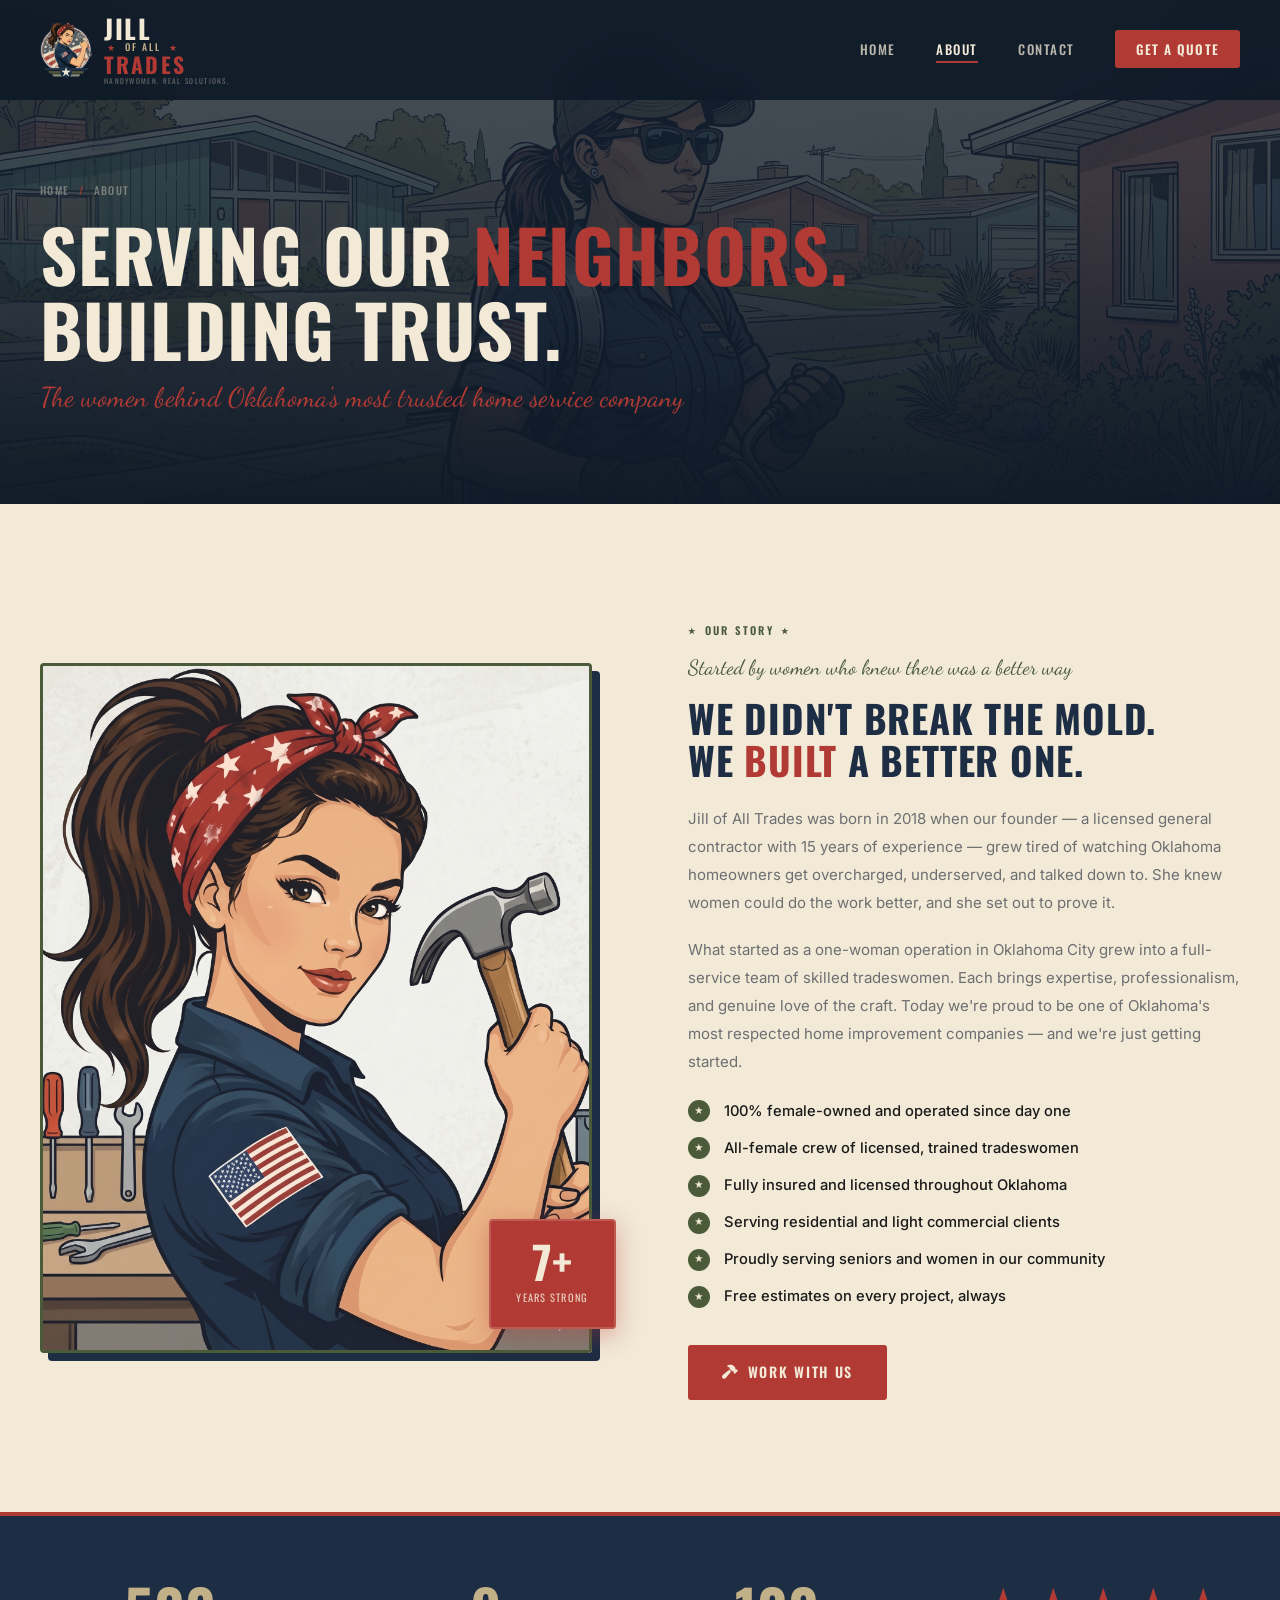
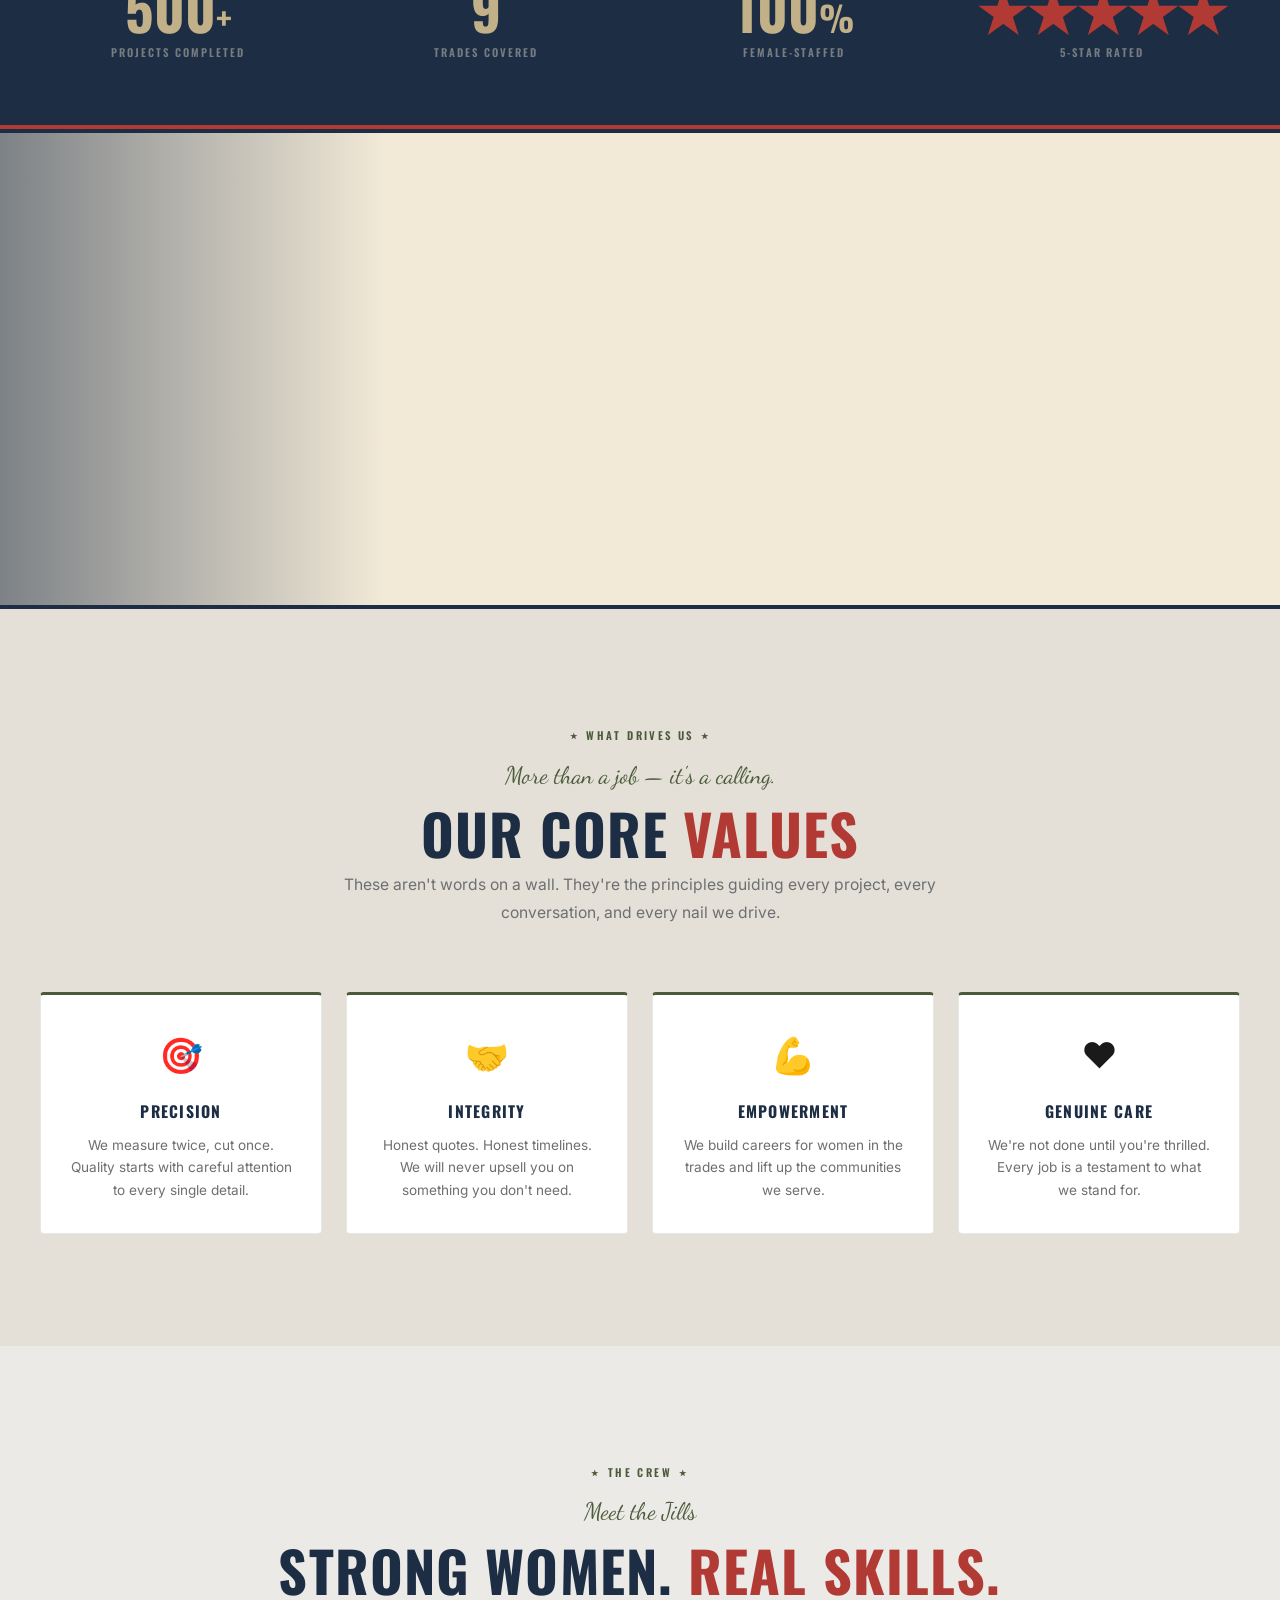
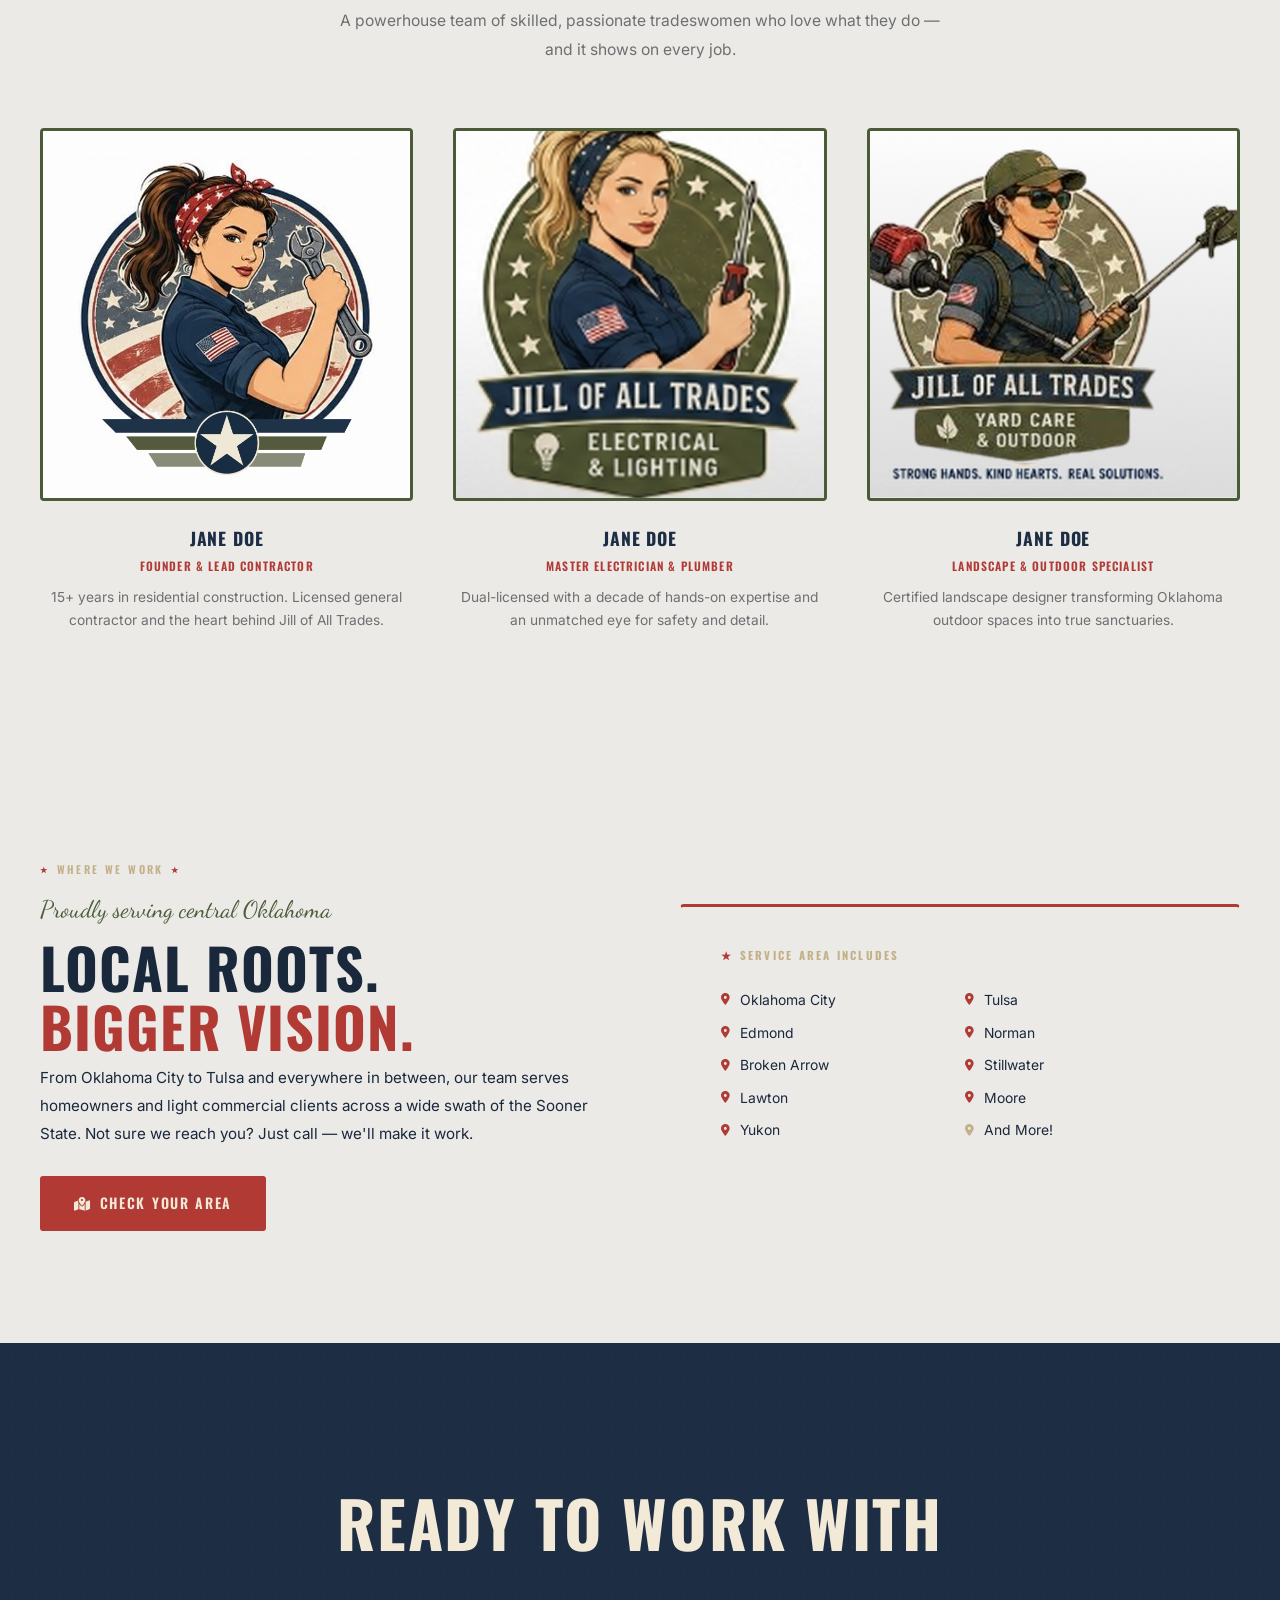
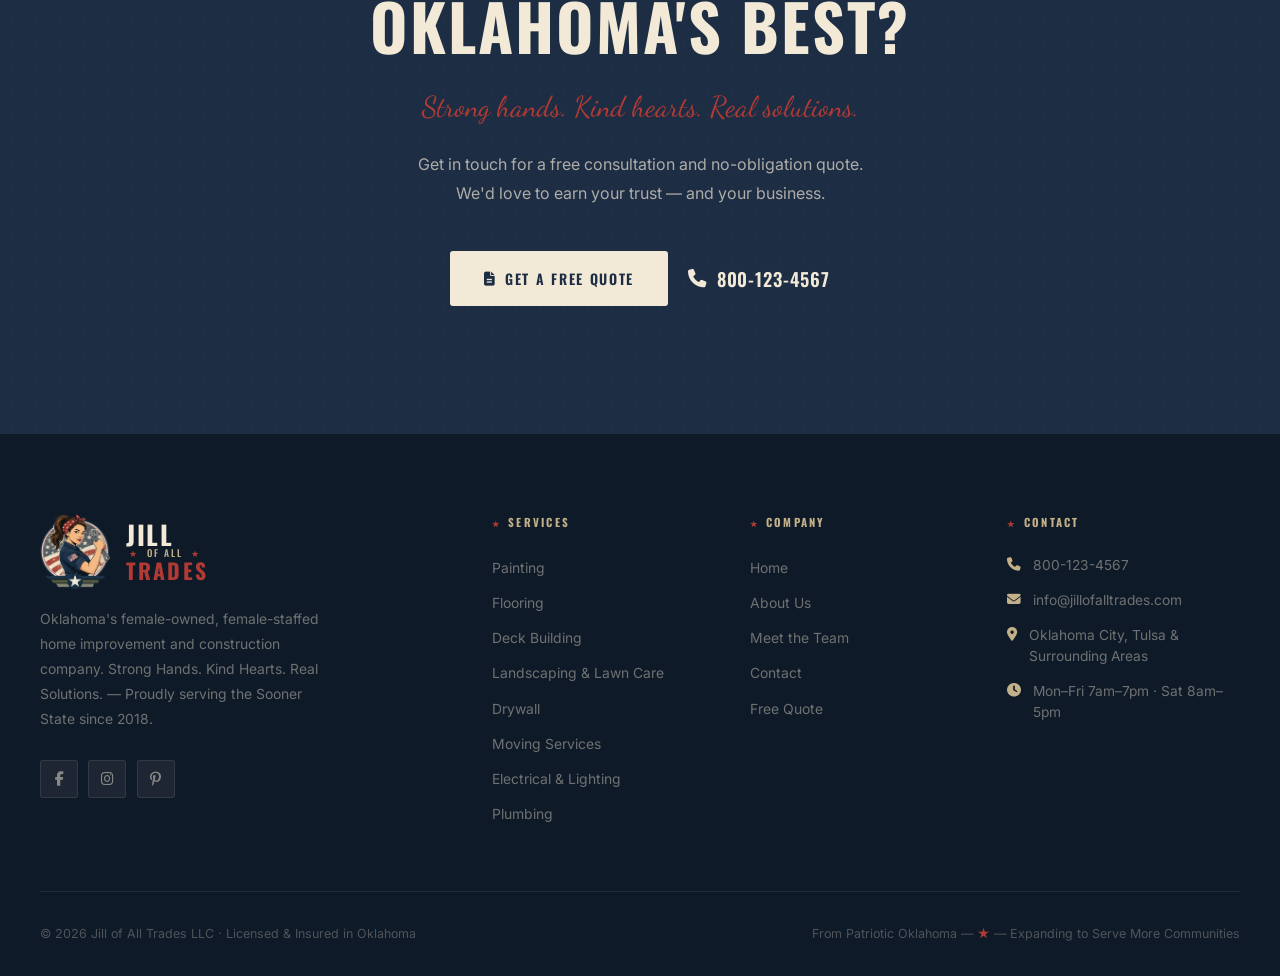
==== about.html @ 071dc2b2 "Initial commit — Jill of All Trades website Three-page static site (Home, About, Contact) with full " ====
<!DOCTYPE html>
<html lang="en">
<head>
  <meta charset="UTF-8">
  <meta name="viewport" content="width=device-width, initial-scale=1.0">
  <title>About Us | Jill of All Trades</title>
  <meta name="description" content="Meet the women behind Oklahoma's most trusted female-owned home improvement company. Our story, values, and team.">
  <link rel="preconnect" href="https://fonts.googleapis.com">
  <link rel="preconnect" href="https://fonts.gstatic.com" crossorigin>
  <link href="https://fonts.googleapis.com/css2?family=Oswald:wght@400;500;600;700&family=Dancing+Script:wght@700&family=Inter:wght@300;400;500;600;700&display=swap" rel="stylesheet">
  <link rel="stylesheet" href="https://cdnjs.cloudflare.com/ajax/libs/font-awesome/6.5.0/css/all.min.css">
  <link rel="stylesheet" href="styles.css">
</head>
<body>

  <!-- NAV -->
  <nav id="navbar">
    <div class="nav-container">
      <div class="nav-brand">
        <img src="assets/Logo on Transparent.png" alt="Jill of All Trades" class="nav-logo-img">
        <a href="index.html" class="logo">
          <span class="logo-jill">JILL</span>
          <span class="logo-of-all"><span class="s">★</span> OF ALL <span class="s">★</span></span>
          <span class="logo-trades">TRADES</span>
          <span class="logo-tag">Handywomen. Real Solutions.</span>
        </a>
      </div>
      <button class="hamburger" id="hamburger" aria-label="Toggle menu">
        <span></span><span></span><span></span>
      </button>
      <ul class="nav-links" id="navLinks">
        <li><a href="index.html">Home</a></li>
        <li><a href="about.html">About</a></li>
        <li><a href="contact.html">Contact</a></li>
        <li><a href="contact.html" class="btn-nav">Get a Quote</a></li>
      </ul>
    </div>
  </nav>

  <!-- PAGE HERO -->
  <section class="page-hero">
    <div class="page-hero-bg" style="background-image:url('assets/lawn care.png'); background-position:center top;"></div>
    <div class="page-hero-content">
      <nav class="breadcrumb" aria-label="breadcrumb">
        <a href="index.html">Home</a>
        <span class="sep">/</span>
        <span>About</span>
      </nav>
      <h1>Serving Our <span class="accent">Neighbors.</span><br>Building Trust.</h1>
      <span class="hero-script" style="color:var(--red);">The women behind Oklahoma's most trusted home service company</span>
    </div>
  </section>

  <!-- STORY -->
  <section class="section section-ivory">
    <div class="section-inner">
      <div class="story-grid">

        <div class="story-image animate-on-scroll from-left">
          <div class="story-image-inner">
            <img src="assets/about-hero.png" alt="Jill of All Trades brand" loading="lazy">
          </div>
          <div class="image-badge">
            <span class="num">7+</span>
            <span class="lbl">Years Strong</span>
          </div>
        </div>

        <div class="animate-on-scroll from-right delay-2">
          <span class="section-label">Our Story</span>
          <span class="sscript" style="font-family:'Dancing Script',cursive; font-size:1.3rem; color:var(--green); display:block; margin-bottom:.75rem;">Started by women who knew there was a better way</span>
          <div class="story-text">
            <h2>We Didn't Break the Mold.<br>We <span style="color:var(--red);">Built</span> a Better One.</h2>
            <p>
              Jill of All Trades was born in 2018 when our founder — a licensed general
              contractor with 15 years of experience — grew tired of watching Oklahoma
              homeowners get overcharged, underserved, and talked down to. She knew
              women could do the work better, and she set out to prove it.
            </p>
            <p>
              What started as a one-woman operation in Oklahoma City grew into a
              full-service team of skilled tradeswomen. Each brings expertise,
              professionalism, and genuine love of the craft. Today we're proud to
              be one of Oklahoma's most respected home improvement companies — and
              we're just getting started.
            </p>

            <ul class="check-list">
              <li>100% female-owned and operated since day one</li>
              <li>All-female crew of licensed, trained tradeswomen</li>
              <li>Fully insured and licensed throughout Oklahoma</li>
              <li>Serving residential and light commercial clients</li>
              <li>Proudly serving seniors and women in our community</li>
              <li>Free estimates on every project, always</li>
            </ul>

            <a href="contact.html" class="btn btn-primary">
              <i class="fa-solid fa-hammer"></i> Work With Us
            </a>
          </div>
        </div>

      </div>
    </div>
  </section>

  <!-- STATS BAND -->
  <div style="background:var(--navy); padding:4rem 0; border-top:4px solid var(--red); border-bottom:4px solid var(--red);">
    <div class="section-inner">
      <div style="display:grid; grid-template-columns:repeat(4,1fr); gap:2rem; text-align:center;">
        <div class="animate-on-scroll delay-1">
          <div style="font-family:'Oswald',sans-serif; font-size:3.5rem; font-weight:700; color:var(--sand); line-height:1;">500<span style="font-size:2.2rem;">+</span></div>
          <div style="font-family:'Oswald',sans-serif; font-size:.68rem; font-weight:600; letter-spacing:.18em; text-transform:uppercase; color:rgba(242,233,215,.42); margin-top:.5rem;">Projects Completed</div>
        </div>
        <div class="animate-on-scroll delay-2">
          <div style="font-family:'Oswald',sans-serif; font-size:3.5rem; font-weight:700; color:var(--sand); line-height:1;">9</div>
          <div style="font-family:'Oswald',sans-serif; font-size:.68rem; font-weight:600; letter-spacing:.18em; text-transform:uppercase; color:rgba(242,233,215,.42); margin-top:.5rem;">Trades Covered</div>
        </div>
        <div class="animate-on-scroll delay-3">
          <div style="font-family:'Oswald',sans-serif; font-size:3.5rem; font-weight:700; color:var(--sand); line-height:1;">100<span style="font-size:2.2rem;">%</span></div>
          <div style="font-family:'Oswald',sans-serif; font-size:.68rem; font-weight:600; letter-spacing:.18em; text-transform:uppercase; color:rgba(242,233,215,.42); margin-top:.5rem;">Female-Staffed</div>
        </div>
        <div class="animate-on-scroll delay-4">
          <div style="font-family:'Oswald',sans-serif; font-size:3.5rem; font-weight:700; color:var(--red); line-height:1;">★★★★★</div>
          <div style="font-family:'Oswald',sans-serif; font-size:.68rem; font-weight:600; letter-spacing:.18em; text-transform:uppercase; color:rgba(242,233,215,.42); margin-top:.5rem;">5-Star Rated</div>
        </div>
      </div>
    </div>
  </div>

  <!-- SERVICE MASCOTS -->
  <div class="mascots-band" style="background-image:url('assets/about-image.png');">
    <div class="mascots-overlay"></div>
  </div>

  <!-- VALUES -->
  <section class="section section-light" style="background:#E4E0D7;">
    <div class="section-inner">
      <div class="section-header center animate-on-scroll">
        <span class="section-label">What Drives Us</span>
        <div class="section-script">More than a job — it's a calling.</div>
        <h2 class="section-title">Our Core <span class="accent">Values</span></h2>
        <p class="section-desc">These aren't words on a wall. They're the principles guiding every project, every conversation, and every nail we drive.</p>
      </div>
      <div class="values-grid">
        <div class="value-card animate-on-scroll delay-1">
          <div class="value-icon">🎯</div>
          <h3>Precision</h3>
          <p>We measure twice, cut once. Quality starts with careful attention to every single detail.</p>
        </div>
        <div class="value-card animate-on-scroll delay-2">
          <div class="value-icon">🤝</div>
          <h3>Integrity</h3>
          <p>Honest quotes. Honest timelines. We will never upsell you on something you don't need.</p>
        </div>
        <div class="value-card animate-on-scroll delay-3">
          <div class="value-icon">💪</div>
          <h3>Empowerment</h3>
          <p>We build careers for women in the trades and lift up the communities we serve.</p>
        </div>
        <div class="value-card animate-on-scroll delay-4">
          <div class="value-icon">❤️</div>
          <h3>Genuine Care</h3>
          <p>We're not done until you're thrilled. Every job is a testament to what we stand for.</p>
        </div>
      </div>
    </div>
  </section>

  <!-- TEAM -->
  <section class="section section-ivory" id="team" style="background:#EBEAE7;">
    <div class="section-inner">
      <div class="section-header center animate-on-scroll">
        <span class="section-label">The Crew</span>
        <div class="section-script">Meet the Jills</div>
        <h2 class="section-title">Strong Women. <span class="accent">Real Skills.</span></h2>
        <p class="section-desc">A powerhouse team of skilled, passionate tradeswomen who love what they do — and it shows on every job.</p>
      </div>
      <div class="team-grid">

        <div class="team-card animate-on-scroll delay-1">
          <div class="team-photo">
            <img src="assets/Hero 1.png" alt="Jane Doe — Founder &amp; Lead Contractor" style="width:100%; height:100%; object-fit:cover; display:block;">
          </div>
          <h3>Jane Doe</h3>
          <span class="role">Founder &amp; Lead Contractor</span>
          <p>15+ years in residential construction. Licensed general contractor and the heart behind Jill of All Trades.</p>
        </div>

        <div class="team-card animate-on-scroll delay-2">
          <div class="team-photo">
            <img src="assets/Electrical.png" alt="Jane Doe — Master Electrician" style="width:100%; height:100%; object-fit:cover; display:block;">
          </div>
          <h3>Jane Doe</h3>
          <span class="role">Master Electrician &amp; Plumber</span>
          <p>Dual-licensed with a decade of hands-on expertise and an unmatched eye for safety and detail.</p>
        </div>

        <div class="team-card animate-on-scroll delay-3">
          <div class="team-photo">
            <img src="assets/Yard Care.png" alt="Jane Doe — Landscape &amp; Outdoor Specialist" style="width:100%; height:100%; object-fit:cover; display:block;">
          </div>
          <h3>Jane Doe</h3>
          <span class="role">Landscape &amp; Outdoor Specialist</span>
          <p>Certified landscape designer transforming Oklahoma outdoor spaces into true sanctuaries.</p>
        </div>

      </div>
    </div>
  </section>

  <!-- SERVICE AREA -->
  <section class="section section-navy" style="background:#EBEAE7;">
    <div class="section-inner">
      <div class="where-we-work-grid" style="display:grid; grid-template-columns:1fr 1fr; gap:5rem; align-items:center;">

        <div class="animate-on-scroll from-left">
          <span class="section-label">Where We Work</span>
          <div class="section-script" style="color:var(--green);">Proudly serving central Oklahoma</div>
          <h2 class="section-title" style="color:#19283B;">Local Roots.<br><span class="accent">Bigger Vision.</span></h2>
          <p style="font-size:.95rem; color:#19283B; line-height:1.85; margin-bottom:1.75rem;">
            From Oklahoma City to Tulsa and everywhere in between, our team
            serves homeowners and light commercial clients across a wide swath
            of the Sooner State. Not sure we reach you? Just call — we'll make it work.
          </p>
          <a href="contact.html" class="btn btn-primary">
            <i class="fa-solid fa-map-location-dot"></i> Check Your Area
          </a>
        </div>

        <div class="animate-on-scroll from-right delay-2">
          <div style="background:rgba(242,233,215,.06); border:1px solid rgba(242,233,215,.1); border-radius:4px; padding:2.5rem; border-top:3px solid var(--red);">
            <div style="font-family:'Oswald',sans-serif; font-size:.7rem; font-weight:700; letter-spacing:.2em; text-transform:uppercase; color:var(--sand); margin-bottom:1.5rem; display:flex; align-items:center; gap:.4rem;"><span style="color:var(--red);">★</span> Service Area Includes</div>
            <div style="display:grid; grid-template-columns:1fr 1fr; gap:.65rem;">
              <div style="display:flex; align-items:center; gap:.6rem; color:#19283B; font-size:.87rem;"><i class="fa-solid fa-location-dot" style="color:var(--red); font-size:.72rem;"></i> Oklahoma City</div>
              <div style="display:flex; align-items:center; gap:.6rem; color:#19283B; font-size:.87rem;"><i class="fa-solid fa-location-dot" style="color:var(--red); font-size:.72rem;"></i> Tulsa</div>
              <div style="display:flex; align-items:center; gap:.6rem; color:#19283B; font-size:.87rem;"><i class="fa-solid fa-location-dot" style="color:var(--red); font-size:.72rem;"></i> Edmond</div>
              <div style="display:flex; align-items:center; gap:.6rem; color:#19283B; font-size:.87rem;"><i class="fa-solid fa-location-dot" style="color:var(--red); font-size:.72rem;"></i> Norman</div>
              <div style="display:flex; align-items:center; gap:.6rem; color:#19283B; font-size:.87rem;"><i class="fa-solid fa-location-dot" style="color:var(--red); font-size:.72rem;"></i> Broken Arrow</div>
              <div style="display:flex; align-items:center; gap:.6rem; color:#19283B; font-size:.87rem;"><i class="fa-solid fa-location-dot" style="color:var(--red); font-size:.72rem;"></i> Stillwater</div>
              <div style="display:flex; align-items:center; gap:.6rem; color:#19283B; font-size:.87rem;"><i class="fa-solid fa-location-dot" style="color:var(--red); font-size:.72rem;"></i> Lawton</div>
              <div style="display:flex; align-items:center; gap:.6rem; color:#19283B; font-size:.87rem;"><i class="fa-solid fa-location-dot" style="color:var(--red); font-size:.72rem;"></i> Moore</div>
              <div style="display:flex; align-items:center; gap:.6rem; color:#19283B; font-size:.87rem;"><i class="fa-solid fa-location-dot" style="color:var(--red); font-size:.72rem;"></i> Yukon</div>
              <div style="display:flex; align-items:center; gap:.6rem; color:#19283B; font-size:.87rem;"><i class="fa-solid fa-location-dot" style="color:var(--sand); font-size:.72rem;"></i> And More!</div>
            </div>
          </div>
        </div>

      </div>
    </div>
  </section>

  <!-- CTA BANNER -->
  <section class="cta-banner">
    <div class="cta-banner-bg" style="background-image:url('assets/about-bottom-image.png');"></div>
    <div class="section-inner">
      <div class="cta-banner-content animate-on-scroll">
        <h2>Ready to Work With<br>Oklahoma's Best?</h2>
        <span class="cta-script" style="color:var(--red);">Strong hands. Kind hearts. Real solutions.</span>
        <p>Get in touch for a free consultation and no-obligation quote. We'd love to earn your trust — and your business.</p>
        <div class="cta-actions">
          <a href="contact.html" class="btn btn-ivory"><i class="fa-solid fa-file-lines"></i> Get a Free Quote</a>
          <a href="tel:8001234567" class="phone-link"><i class="fa-solid fa-phone"></i> 800-123-4567</a>
        </div>
      </div>
    </div>
  </section>

  <!-- FOOTER -->
  <footer>
    <div class="footer-inner">
      <div class="footer-grid">
        <div class="footer-brand">
          <div class="footer-logo-row">
            <img src="assets/Logo on Transparent.png" alt="Jill of All Trades" class="footer-brand-img">
            <a href="index.html" class="logo">
              <span class="logo-jill">JILL</span>
              <span class="logo-of-all"><span class="s">★</span> OF ALL <span class="s">★</span></span>
              <span class="logo-trades">TRADES</span>
            </a>
          </div>
          <p>Oklahoma's female-owned, female-staffed home improvement and construction company. Strong Hands. Kind Hearts. Real Solutions. — Proudly serving the Sooner State since 2018.</p>
          <div class="social-links">
            <a href="#" class="social-link" aria-label="Facebook"><i class="fab fa-facebook-f"></i></a>
            <a href="#" class="social-link" aria-label="Instagram"><i class="fab fa-instagram"></i></a>
            <a href="#" class="social-link" aria-label="Pinterest"><i class="fab fa-pinterest-p"></i></a>
          </div>
        </div>
        <div class="footer-col">
          <h4>Services</h4>
          <ul>
            <li><a href="contact.html">Painting</a></li>
            <li><a href="contact.html">Flooring</a></li>
            <li><a href="contact.html">Deck Building</a></li>
            <li><a href="contact.html">Landscaping &amp; Lawn Care</a></li>
            <li><a href="contact.html">Drywall</a></li>
            <li><a href="contact.html">Moving Services</a></li>
            <li><a href="contact.html">Electrical &amp; Lighting</a></li>
            <li><a href="contact.html">Plumbing</a></li>
          </ul>
        </div>
        <div class="footer-col">
          <h4>Company</h4>
          <ul>
            <li><a href="index.html">Home</a></li>
            <li><a href="about.html">About Us</a></li>
            <li><a href="about.html#team">Meet the Team</a></li>
            <li><a href="contact.html">Contact</a></li>
            <li><a href="contact.html">Free Quote</a></li>
          </ul>
        </div>
        <div class="footer-col">
          <h4>Contact</h4>
          <div class="footer-contact-item"><i class="fa-solid fa-phone"></i><a href="tel:8001234567">800-123-4567</a></div>
          <div class="footer-contact-item"><i class="fa-solid fa-envelope"></i><a href="mailto:info@jillofalltrades.com">info@jillofalltrades.com</a></div>
          <div class="footer-contact-item"><i class="fa-solid fa-location-dot"></i><span>Oklahoma City, Tulsa &amp; Surrounding Areas</span></div>
          <div class="footer-contact-item"><i class="fa-solid fa-clock"></i><span>Mon–Fri 7am–7pm · Sat 8am–5pm</span></div>
        </div>
      </div>
      <div class="footer-bottom">
        <p>© 2026 Jill of All Trades LLC · Licensed &amp; Insured in Oklahoma</p>
        <p>From Patriotic Oklahoma — <span style="color:var(--red)">★</span> — Expanding to Serve More Communities</p>
      </div>
    </div>
  </footer>

  <script src="script.js"></script>
</body>
</html>
---- styles.css ----
@import url('https://fonts.googleapis.com/css2?family=Oswald:wght@400;500;600;700&family=Dancing+Script:wght@700&family=Inter:wght@300;400;500;600;700&display=swap');

:root {
  --red:       #B23A34;
  --red-dark:  #8E2E29;
  --navy:      #1D2D44;
  --navy-dark: #0F1A28;
  --green:     #4B5B3A;
  --green-dk:  #374428;
  --ivory:     #F2E9D7;
  --sand:      #C2B088;
  --gray:      #6D6F71;
  --white:     #FFFFFF;
  --dark:      #1A1A1A;
  --radius: 4px;
  --shadow: 0 4px 20px rgba(0,0,0,0.14);
  --shadow-lg: 0 12px 40px rgba(0,0,0,0.24);
  --transition: all 0.32s cubic-bezier(0.4, 0, 0.2, 1);
}

*, *::before, *::after { margin: 0; padding: 0; box-sizing: border-box; }
html { scroll-behavior: smooth; }
body { font-family: 'Inter', sans-serif; color: var(--dark); background: var(--ivory); overflow-x: hidden; line-height: 1.6; }

@keyframes kenBurns { from { transform:scale(1.08); } to { transform:scale(1); } }

/* ===== ANIMATIONS ===== */
@keyframes fadeInUp   { from { opacity:0; transform:translateY(36px); } to { opacity:1; transform:translateY(0); } }
@keyframes fadeInLeft { from { opacity:0; transform:translateX(-40px); } to { opacity:1; transform:translateX(0); } }
@keyframes fadeInRight{ from { opacity:0; transform:translateX(40px); } to { opacity:1; transform:translateX(0); } }
@keyframes ticker     { from { transform:translateX(0); } to { transform:translateX(-50%); } }
@keyframes float      { 0%,100%{transform:translateY(0);} 50%{transform:translateY(-8px);} }

.animate-on-scroll { opacity:0; transform:translateY(36px); transition: opacity .75s ease, transform .75s ease; }
.animate-on-scroll.animated { opacity:1; transform:translateY(0); }
.animate-on-scroll.from-left  { transform:translateX(-40px); }
.animate-on-scroll.from-right { transform:translateX(40px); }
.animate-on-scroll.from-left.animated,
.animate-on-scroll.from-right.animated { transform:translateX(0); }
.delay-1{transition-delay:.1s} .delay-2{transition-delay:.2s} .delay-3{transition-delay:.3s}
.delay-4{transition-delay:.45s} .delay-5{transition-delay:.6s}

/* ===== DECORATIVE ===== */
.star-divider {
  display:flex; align-items:center; gap:.75rem;
  color:var(--sand); margin:1.5rem 0;
}
.star-divider::before,.star-divider::after { content:''; flex:1; height:1px; background:currentColor; opacity:.4; }
.star-divider span { font-family:'Oswald',sans-serif; font-size:.72rem; letter-spacing:.2em; white-space:nowrap; text-transform:uppercase; }

/* ===== NAVIGATION ===== */
#navbar { position:fixed; top:0; left:0; right:0; z-index:9999; transition:var(--transition); background:rgba(15,26,40,.92); backdrop-filter:blur(14px); }
.nav-container { max-width:1320px; margin:0 auto; padding:1rem 2.5rem; display:flex; align-items:center; justify-content:space-between; transition:padding .3s; }
#navbar.scrolled .nav-container { padding:.75rem 2.5rem; }
#navbar.scrolled { background:rgba(15,26,40,.98); box-shadow:0 2px 24px rgba(0,0,0,.4); }

.nav-brand { display:flex; align-items:center; gap:.75rem; }
.nav-logo-img { width:52px; height:auto; object-fit:contain; flex-shrink:0; }
.logo { display:flex; flex-direction:column; line-height:1; text-decoration:none; gap:1px; }
.logo-jill   { font-family:'Oswald',sans-serif; font-size:1.65rem; font-weight:700; color:var(--ivory); letter-spacing:.06em; line-height:1; }
.logo-of-all { font-family:'Oswald',sans-serif; font-size:.6rem; font-weight:500; color:var(--sand); letter-spacing:.22em; text-transform:uppercase; }
.logo-of-all .s { color:var(--red); margin:0 .2rem; font-size:.55rem; }
.logo-trades { font-family:'Oswald',sans-serif; font-size:1.35rem; font-weight:700; color:var(--red); letter-spacing:.1em; line-height:1; }
.logo-tag    { font-family:'Oswald',sans-serif; font-size:.45rem; color:rgba(242,233,215,.38); letter-spacing:.18em; text-transform:uppercase; }

.nav-links { list-style:none; display:flex; align-items:center; gap:2.5rem; }
.nav-links a { color:rgba(242,233,215,.75); text-decoration:none; font-family:'Oswald',sans-serif; font-size:.82rem; font-weight:500; letter-spacing:.12em; text-transform:uppercase; transition:color .3s; position:relative; }
.nav-links a::after { content:''; position:absolute; bottom:-4px; left:0; width:0; height:2px; background:var(--red); transition:width .3s; }
.nav-links a:hover,.nav-links a.active { color:var(--ivory); }
.nav-links a:hover::after,.nav-links a.active::after { width:100%; }
.btn-nav { background:var(--red)!important; color:var(--ivory)!important; padding:.55rem 1.3rem!important; border-radius:3px!important; font-family:'Oswald',sans-serif!important; font-weight:600!important; letter-spacing:.1em!important; }
.btn-nav:hover { background:var(--red-dark)!important; }
.btn-nav::after { display:none!important; }

.hamburger { display:none; flex-direction:column; gap:5px; background:none; border:none; cursor:pointer; padding:5px; z-index:10001; }
.hamburger span { display:block; width:26px; height:2px; background:var(--ivory); transition:var(--transition); transform-origin:center; }
.hamburger.open span:nth-child(1){transform:translateY(7px) rotate(45deg);}
.hamburger.open span:nth-child(2){opacity:0;}
.hamburger.open span:nth-child(3){transform:translateY(-7px) rotate(-45deg);}

/* ===== BUTTONS ===== */
.btn { display:inline-flex; align-items:center; gap:.5rem; padding:.9rem 2rem; font-family:'Oswald',sans-serif; font-weight:600; font-size:.88rem; letter-spacing:.12em; text-transform:uppercase; text-decoration:none; border-radius:3px; transition:var(--transition); cursor:pointer; border:2px solid transparent; }
.btn-primary { background:var(--red); color:var(--ivory); border-color:var(--red); }
.btn-primary:hover { background:var(--red-dark); border-color:var(--red-dark); transform:translateY(-2px); box-shadow:0 6px 20px rgba(178,58,52,.35); }
.btn-outline  { background:transparent; color:var(--ivory); border-color:rgba(242,233,215,.5); }
.btn-outline:hover  { background:var(--ivory); color:var(--navy); border-color:var(--ivory); transform:translateY(-2px); }
.btn-green    { background:var(--green); color:var(--ivory); border-color:var(--green); }
.btn-green:hover    { background:var(--green-dk); transform:translateY(-2px); }
.btn-ivory    { background:var(--ivory); color:var(--navy); border-color:var(--ivory); }
.btn-ivory:hover    { background:var(--sand); border-color:var(--sand); transform:translateY(-2px); }
.cta-banner .btn-ivory:hover { background:var(--red); border-color:var(--red); color:var(--ivory); }

/* ===== HERO ===== */
.hero { position:relative; min-height:100vh; background:var(--navy); display:flex; align-items:center; overflow:hidden; }
.hero::before { content:''; position:absolute; inset:0; background-image:radial-gradient(circle,rgba(242,233,215,.04) 1px,transparent 1px),radial-gradient(circle at 30% 70%,rgba(178,58,52,.12) 0%,transparent 50%),radial-gradient(circle at 80% 20%,rgba(75,91,58,.18) 0%,transparent 50%); background-size:28px 28px,100% 100%,100% 100%; pointer-events:none; }

.hero-inner { position:relative; z-index:2; max-width:1320px; margin:0 auto; padding:100px 2.5rem 3rem; display:grid; grid-template-columns:1fr 1.4fr; align-items:center; gap:2rem; width:100%; }

.hero-eyebrow { font-family:'Oswald',sans-serif; font-size:.7rem; font-weight:600; letter-spacing:.25em; text-transform:uppercase; color:var(--sand); margin-top:4rem; margin-bottom:.75rem; display:flex; align-items:center; gap:.6rem; animation:fadeInLeft .8s ease forwards; }
.hero-eyebrow .section-label { color:var(--sand); }
.hero-eyebrow::before,.hero-eyebrow::after { content:'★'; color:var(--red); font-size:.55rem; }

.hero h1 { font-family:'Oswald',sans-serif; font-size:clamp(3rem,7vw,5.5rem); font-weight:700; color:var(--ivory); line-height:.98; text-transform:uppercase; letter-spacing:.02em; margin-bottom:.75rem; animation:fadeInLeft .9s ease .1s both; }
.hero h1 .r { color:var(--red); display:block; }
.hero h1 .g { color:var(--ivory); display:block; font-size:.55em; letter-spacing:.14em; }

.hero-script { font-family:'Dancing Script',cursive; font-size:clamp(1.3rem,2.8vw,1.9rem); color:var(--green); margin-bottom:1.25rem; animation:fadeInLeft .9s ease .2s both; }
.hero-sub    { font-size:1rem; color:rgba(242,233,215,.68); line-height:1.8; max-width:460px; margin-bottom:2.25rem; animation:fadeInLeft .9s ease .3s both; }
.hero-actions{ display:flex; gap:1rem; flex-wrap:wrap; animation:fadeInLeft .9s ease .4s both; }

.hero-stats { display:flex; gap:2.5rem; margin-top:2.5rem; padding-top:2rem; border-top:1px solid rgba(242,233,215,.1); animation:fadeInLeft .9s ease .55s both; }
.hero-stat .num   { display:block; font-family:'Oswald',sans-serif; font-size:2.2rem; font-weight:700; color:var(--sand); line-height:1; }
.hero-stat .label { display:block; font-size:.62rem; font-weight:600; letter-spacing:.14em; text-transform:uppercase; color:rgba(242,233,215,.42); margin-top:.25rem; }

.hero-image { position:relative; display:flex; justify-content:center; align-items:flex-end; animation:fadeInRight 1s ease .15s both; overflow:visible; border-radius:6px; }
.hero-image img { width:100%; max-width:850px; object-fit:contain; height:auto; display:block; border-radius:6px; }
.hero-img-secondary { position:absolute !important; bottom:-70px !important; right:-50px !important; width:52% !important; max-width:260px !important; height:auto !important; object-fit:contain !important; object-position:initial !important; border-radius:10px; box-shadow:0 12px 40px rgba(0,0,0,.45); z-index:3; }

/* ===== TICKER ===== */
.ticker-wrap { background:var(--green); padding:.8rem 0; overflow:hidden; white-space:nowrap; border-top:3px solid var(--red); border-bottom:3px solid var(--red); }
.ticker-track { display:inline-flex; animation:ticker 32s linear infinite; }
.ticker-track:hover { animation-play-state:paused; }
.ticker-item { display:inline-flex; align-items:center; gap:.6rem; font-family:'Oswald',sans-serif; font-size:.76rem; font-weight:600; letter-spacing:.18em; text-transform:uppercase; color:var(--ivory); padding:0 2rem; }
.ticker-star { color:var(--sand); font-size:.65rem; }

/* ===== SECTION LAYOUT ===== */
.section { padding:7rem 0; }
.section-inner { max-width:1320px; margin:0 auto; padding:0 2.5rem; }

.section-label { display:inline-flex; align-items:center; gap:.45rem; font-family:'Oswald',sans-serif; font-size:.68rem; font-weight:600; letter-spacing:.22em; text-transform:uppercase; color:var(--green); margin-bottom:.75rem; }
.section-label::before,.section-label::after { content:'★'; font-size:.52rem; }

.section-title  { font-family:'Oswald',sans-serif; font-size:clamp(2.2rem,4.5vw,3.5rem); font-weight:700; color:var(--navy); line-height:1.06; text-transform:uppercase; letter-spacing:.02em; margin-bottom:.5rem; }
.section-title .accent { color:var(--red); }
.section-script { font-family:'Dancing Script',cursive; font-size:clamp(1.1rem,2.2vw,1.5rem); color:var(--green); margin-bottom:.5rem; }
.section-desc   { font-size:.98rem; color:var(--gray); max-width:600px; line-height:1.82; }
.section-header { margin-bottom:4rem; }
.section-header.center { text-align:center; }
.section-header.center .section-desc { margin:0 auto; }

.section-navy .section-title  { color:var(--ivory); }
.section-navy .section-desc   { color:rgba(242,233,215,.58); }
.section-navy .section-label  { color:var(--sand); }
.section-navy .section-label::before,.section-navy .section-label::after { color:var(--red); }
.section-navy .section-script { color:var(--sand); }
.section-ivory { background:var(--ivory); }
.section-light  { background:#EDE5CF; }

/* ===== SERVICES GRID ===== */
.services-grid { display:grid; grid-template-columns:repeat(auto-fill,minmax(270px,1fr)); gap:1.5rem; }
.service-card { background:white; border-radius:var(--radius); padding:2rem; border:1px solid rgba(75,91,58,.14); border-top:3px solid var(--green); transition:var(--transition); position:relative; overflow:hidden; }
.service-card::after { content:'★'; position:absolute; top:.75rem; right:1rem; font-size:.65rem; color:rgba(75,91,58,.18); transition:var(--transition); }
.service-card:hover { transform:translateY(-6px); box-shadow:var(--shadow-lg); border-top-color:var(--red); }
.service-card:hover::after { color:var(--red); }
.service-icon { width:50px; height:50px; background:var(--ivory); border:2px solid var(--green); border-radius:50%; display:flex; align-items:center; justify-content:center; font-size:1.3rem; color:var(--navy); margin-bottom:1.25rem; transition:var(--transition); }
.service-card:hover .service-icon { background:var(--red); border-color:var(--red); color:var(--ivory); }
.service-card h3 { font-family:'Oswald',sans-serif; font-size:1.05rem; font-weight:600; color:var(--navy); margin-bottom:.5rem; text-transform:uppercase; letter-spacing:.05em; }
.service-card p  { font-size:.87rem; color:var(--gray); line-height:1.65; }

/* ===== MASCOTS BAND ===== */
.mascots-band { position:relative; min-height:480px; overflow:hidden; border-top:4px solid var(--navy); border-bottom:4px solid var(--navy); background-size:100% auto; background-position:center center; background-attachment:fixed; }
.mascots-overlay { position:absolute; inset:0; background:linear-gradient(to right,rgba(29,45,68,.55) 0%,transparent 30%); pointer-events:none; }

/* ===== WHY US ===== */
.pillars-grid { display:grid; grid-template-columns:repeat(3,1fr); gap:3rem; }
.pillar { text-align:center; }
.pillar-icon { width:80px; height:80px; border-radius:50%; background:rgba(242,233,215,.07); border:2px solid rgba(194,176,136,.38); display:flex; align-items:center; justify-content:center; font-size:1.9rem; color:var(--sand); margin:0 auto 1.5rem; transition:var(--transition); position:relative; }
.pillar:hover .pillar-icon { background:rgba(194,176,136,.15); border-color:var(--sand); transform:scale(1.08); }
.pillar h3 { font-family:'Oswald',sans-serif; font-size:1.22rem; font-weight:700; color:var(--ivory); margin-bottom:.75rem; text-transform:uppercase; letter-spacing:.05em; }
.pillar p  { font-size:.89rem; color:rgba(242,233,215,.56); line-height:1.78; }

/* ===== PHOTO STRIP ===== */
.photo-strip { display:grid; grid-template-columns:repeat(4,1fr); overflow:hidden; padding-bottom:3rem; background:#EBEAE7; }
.photo-item { position:relative; overflow:hidden; cursor:pointer; background:#EBEAE7; height:320px; }
.photo-item img { width:100%; height:100%; object-fit:contain; transition:transform .6s ease; display:block; }
.photo-item:hover img { transform:scale(1.1); }
.photo-overlay { position:absolute; inset:0; background:linear-gradient(to top,rgba(29,45,68,.88) 0%,transparent 50%); opacity:0; transition:opacity .4s; display:flex; align-items:flex-end; padding:1.25rem 1.5rem; }
.photo-item:hover .photo-overlay { opacity:1; }
.photo-overlay span { color:var(--ivory); font-family:'Oswald',sans-serif; font-size:.9rem; font-weight:600; letter-spacing:.12em; text-transform:uppercase; }

/* ===== TESTIMONIALS ===== */
.testimonials-section { background:var(--ivory); }
.testimonials-grid { display:grid; grid-template-columns:repeat(3,1fr); gap:2rem; }
.testimonial-card { background:white; border-radius:var(--radius); padding:2.25rem 2rem; border:1px solid rgba(75,91,58,.12); border-top:3px solid var(--red); box-shadow:0 2px 12px rgba(0,0,0,.06); transition:var(--transition); position:relative; }
.testimonial-card::before { content:'"'; position:absolute; top:1rem; right:1.5rem; font-size:5rem; color:var(--ivory); font-family:Georgia,serif; line-height:1; }
.testimonial-card:hover { transform:translateY(-5px); box-shadow:var(--shadow); }
.stars { color:var(--red); font-size:.9rem; letter-spacing:.08em; margin-bottom:1rem; }
.testimonial-card blockquote { font-size:.9rem; color:#555; line-height:1.8; font-style:italic; margin-bottom:1.5rem; position:relative; z-index:1; }
.testimonial-author { display:flex; align-items:center; gap:.85rem; }
.author-avatar { width:44px; height:44px; border-radius:50%; background:linear-gradient(135deg,var(--navy),var(--green)); display:flex; align-items:center; justify-content:center; color:var(--ivory); font-family:'Oswald',sans-serif; font-weight:700; font-size:.9rem; flex-shrink:0; }
.author-info .name     { font-family:'Oswald',sans-serif; font-weight:600; font-size:.95rem; color:var(--navy); letter-spacing:.05em; }
.author-info .location { font-size:.78rem; color:var(--gray); margin-top:2px; }

/* ===== CTA BANNER ===== */
.cta-banner { position:relative; padding:8rem 0; overflow:hidden; background:var(--navy); }
.cta-banner-bg { position:absolute; inset:0; background-size:cover; background-position:center; background-attachment:fixed; opacity:.2; }
.cta-banner::before { content:''; position:absolute; inset:0; background-image:radial-gradient(circle,rgba(242,233,215,.035) 1px,transparent 1px); background-size:24px 24px; pointer-events:none; }
.cta-banner-content { position:relative; z-index:2; text-align:center; }
.cta-banner-content h2 { font-family:'Oswald',sans-serif; font-size:clamp(2.5rem,5vw,4rem); font-weight:700; color:var(--ivory); text-transform:uppercase; letter-spacing:.03em; margin-bottom:.5rem; }
.cta-script { font-family:'Dancing Script',cursive; font-size:clamp(1.2rem,2.5vw,1.8rem); color:var(--sand); margin-bottom:1.25rem; display:block; }
.cta-banner-content p { font-size:1rem; color:rgba(242,233,215,.68); max-width:480px; margin:0 auto 2.75rem; line-height:1.78; }
.cta-actions { display:flex; gap:1.25rem; justify-content:center; flex-wrap:wrap; align-items:center; }
.phone-link { display:inline-flex; align-items:center; gap:.6rem; color:var(--ivory); text-decoration:none; font-family:'Oswald',sans-serif; font-size:1.15rem; font-weight:600; letter-spacing:.05em; transition:color .3s; }
.phone-link:hover { color:var(--sand); }

/* ===== FOOTER ===== */
footer { background:var(--navy-dark); color:var(--ivory); padding:5rem 0 2rem; }
.footer-inner { max-width:1320px; margin:0 auto; padding:0 2.5rem; }
.footer-grid { display:grid; grid-template-columns:2fr 1fr 1fr 1.2fr; gap:4rem; margin-bottom:4rem; }
.footer-logo-row { display:flex; align-items:center; gap:1rem; margin-bottom:1.1rem; }
.footer-brand-img { width:70px; height:auto; object-fit:contain; flex-shrink:0; }
.footer-brand .logo { margin-bottom:0; }
.footer-brand p { font-size:.87rem; color:rgba(242,233,215,.42); line-height:1.8; max-width:280px; margin-bottom:1.75rem; }
.social-links { display:flex; gap:.65rem; }
.social-link { width:38px; height:38px; border-radius:3px; background:rgba(242,233,215,.06); border:1px solid rgba(242,233,215,.1); display:flex; align-items:center; justify-content:center; color:rgba(242,233,215,.5); text-decoration:none; font-size:.9rem; transition:var(--transition); }
.social-link:hover { background:var(--red); border-color:var(--red); color:var(--ivory); transform:translateY(-2px); }
.footer-col h4 { font-family:'Oswald',sans-serif; font-size:.7rem; font-weight:700; letter-spacing:.2em; text-transform:uppercase; color:var(--sand); margin-bottom:1.4rem; display:flex; align-items:center; gap:.45rem; }
.footer-col h4::before { content:'★'; color:var(--red); font-size:.52rem; }
.footer-col ul { list-style:none; display:flex; flex-direction:column; gap:.6rem; }
.footer-col ul a { color:rgba(242,233,215,.42); text-decoration:none; font-size:.87rem; transition:color .3s; }
.footer-col ul a:hover { color:var(--ivory); }
.footer-contact-item { display:flex; align-items:flex-start; gap:.75rem; margin-bottom:.85rem; }
.footer-contact-item i { color:var(--sand); font-size:.85rem; margin-top:3px; }
.footer-contact-item span,.footer-contact-item a { font-size:.86rem; color:rgba(242,233,215,.42); text-decoration:none; line-height:1.55; transition:color .3s; }
.footer-contact-item a:hover { color:var(--ivory); }
.footer-bottom { border-top:1px solid rgba(242,233,215,.08); padding-top:2rem; display:flex; justify-content:space-between; align-items:center; }
.footer-bottom p,.footer-bottom a { font-size:.78rem; color:rgba(242,233,215,.28); text-decoration:none; }
.footer-bottom a:hover { color:rgba(242,233,215,.6); }

/* ===== PAGE HERO ===== */
.page-hero { position:relative; height:56vh; min-height:400px; display:flex; align-items:flex-end; overflow:hidden; background:var(--navy); }
.page-hero-bg { position:absolute; inset:0; background-size:cover; background-position:center; transform:scale(1.04); transition:transform 8s ease; opacity:.3; }
.page-hero-bg.loaded { transform:scale(1); }
.page-hero::before { content:''; position:absolute; inset:0; background-image:radial-gradient(circle,rgba(242,233,215,.04) 1px,transparent 1px); background-size:24px 24px; pointer-events:none; z-index:1; }
.page-hero::after  { content:''; position:absolute; inset:0; background:linear-gradient(to top,rgba(15,26,40,.97) 0%,rgba(15,26,40,.45) 60%,rgba(15,26,40,.3) 100%); z-index:1; }
.page-hero-content { position:relative; z-index:2; max-width:1320px; margin:0 auto; padding:0 2.5rem 4rem; width:100%; }
.breadcrumb { display:flex; align-items:center; gap:.6rem; font-family:'Oswald',sans-serif; font-size:.68rem; font-weight:500; letter-spacing:.12em; text-transform:uppercase; color:rgba(242,233,215,.38); margin-bottom:1.1rem; }
.breadcrumb a { color:rgba(242,233,215,.38); text-decoration:none; transition:color .3s; }
.breadcrumb a:hover { color:var(--sand); }
.breadcrumb .sep { color:var(--red); }
.page-hero h1 { font-family:'Oswald',sans-serif; font-size:clamp(2.8rem,6vw,4.5rem); font-weight:700; color:var(--ivory); line-height:1.04; text-transform:uppercase; letter-spacing:.02em; animation:fadeInUp .8s ease forwards; }
.page-hero h1 .accent { color:var(--red); }
.page-hero .hero-script { font-family:'Dancing Script',cursive; font-size:clamp(1.2rem,2.5vw,1.7rem); color:var(--sand); margin-top:.6rem; animation:fadeInUp .8s ease .15s both; display:block; }

/* ===== ABOUT ===== */
.story-grid { display:grid; grid-template-columns:1fr 1fr; gap:6rem; align-items:center; }
.story-image { position:relative; border-radius:var(--radius); overflow:visible; aspect-ratio:4/5; }
.story-image-inner { width:100%; height:100%; overflow:hidden; border-radius:var(--radius); border:3px solid var(--green); box-shadow:8px 8px 0 var(--navy); }
.story-image-inner img { width:100%; height:100%; object-fit:cover; display:block; }
.image-badge { position:absolute; bottom:1.5rem; right:-1.5rem; background:var(--red); color:var(--ivory); padding:1.1rem 1.6rem; border-radius:var(--radius); text-align:center; box-shadow:0 6px 24px rgba(178,58,52,.4); border:2px solid rgba(242,233,215,.18); }
.image-badge .num { display:block; font-family:'Oswald',sans-serif; font-size:2.8rem; font-weight:700; line-height:1; }
.image-badge .lbl { font-family:'Oswald',sans-serif; font-size:.65rem; letter-spacing:.12em; text-transform:uppercase; opacity:.85; }

.story-text h2 { font-family:'Oswald',sans-serif; font-size:clamp(1.9rem,3vw,2.6rem); font-weight:700; color:var(--navy); text-transform:uppercase; letter-spacing:.02em; line-height:1.1; margin-bottom:1.5rem; }
.story-text .sscript { font-family:'Dancing Script',cursive; font-size:1.3rem; color:var(--green); margin-bottom:1rem; display:block; }
.story-text p { font-size:.94rem; color:var(--gray); line-height:1.85; margin-bottom:1.25rem; }

.check-list { list-style:none; display:flex; flex-direction:column; gap:.85rem; margin:1.5rem 0 2.25rem; }
.check-list li { display:flex; align-items:center; gap:.85rem; font-size:.92rem; color:var(--dark); font-weight:500; }
.check-list li::before { content:'★'; width:22px; height:22px; background:var(--green); color:var(--ivory); border-radius:50%; display:flex; align-items:center; justify-content:center; font-size:.58rem; flex-shrink:0; }

.values-grid { display:grid; grid-template-columns:repeat(4,1fr); gap:1.5rem; }
.value-card { background:white; border-radius:var(--radius); padding:2rem 1.75rem; text-align:center; border:1px solid rgba(75,91,58,.14); border-top:3px solid var(--green); transition:var(--transition); }
.value-card:hover { transform:translateY(-6px); box-shadow:var(--shadow-lg); border-top-color:var(--red); }
.value-icon { font-size:2.2rem; margin-bottom:1rem; }
.value-card h3 { font-family:'Oswald',sans-serif; font-size:.98rem; font-weight:700; text-transform:uppercase; letter-spacing:.08em; color:var(--navy); margin-bottom:.6rem; }
.value-card p  { font-size:.85rem; color:var(--gray); line-height:1.65; }

.team-grid { display:grid; grid-template-columns:repeat(3,1fr); gap:2.5rem; }
.team-card { text-align:center; }
.team-photo { width:100%; aspect-ratio:1; border-radius:var(--radius); overflow:hidden; margin-bottom:1.4rem; border:3px solid var(--green); }
.team-photo-inner { width:100%; height:100%; display:flex; align-items:center; justify-content:center; }
.team-card h3   { font-family:'Oswald',sans-serif; font-weight:700; font-size:1.1rem; color:var(--navy); text-transform:uppercase; letter-spacing:.05em; margin-bottom:.3rem; }
.team-card .role{ font-family:'Oswald',sans-serif; font-size:.73rem; color:var(--red); font-weight:600; letter-spacing:.1em; text-transform:uppercase; margin-bottom:.65rem; display:block; }
.team-card p    { font-size:.86rem; color:var(--gray); line-height:1.65; }

/* ===== CONTACT ===== */
.contact-grid { display:grid; grid-template-columns:1.5fr 1fr; gap:5rem; align-items:start; }
.contact-form-wrap { background:white; border-radius:var(--radius); padding:3.25rem; box-shadow:var(--shadow); border-top:4px solid var(--red); }
.contact-form-wrap h2 { font-family:'Oswald',sans-serif; font-size:2rem; font-weight:700; color:var(--navy); text-transform:uppercase; letter-spacing:.03em; margin-bottom:.4rem; }
.contact-form-wrap .subtext { font-size:.9rem; color:var(--gray); margin-bottom:2.25rem; }
.form-row { display:grid; grid-template-columns:1fr 1fr; gap:1rem; }
.form-group { display:flex; flex-direction:column; gap:.45rem; margin-bottom:1.3rem; }
.form-group label { font-family:'Oswald',sans-serif; font-size:.7rem; font-weight:600; color:var(--navy); letter-spacing:.12em; text-transform:uppercase; }
.form-group input,.form-group select,.form-group textarea { padding:.88rem 1.1rem; border:1.5px solid rgba(0,0,0,.11); border-radius:3px; font-family:'Inter',sans-serif; font-size:.9rem; color:var(--dark); background:var(--ivory); transition:border-color .3s,box-shadow .3s,background .3s; outline:none; appearance:none; }
.form-group input:focus,.form-group select:focus,.form-group textarea:focus { border-color:var(--red); box-shadow:0 0 0 3px rgba(178,58,52,.1); background:white; }
.form-group textarea { min-height:130px; resize:vertical; }
.form-group select { background-image:url("data:image/svg+xml,%3Csvg xmlns='http://www.w3.org/2000/svg' viewBox='0 0 24 24' fill='none' stroke='%236D6F71' stroke-width='2'%3E%3Cpolyline points='6 9 12 15 18 9'/%3E%3C/svg%3E"); background-repeat:no-repeat; background-position:right 1rem center; background-size:16px; cursor:pointer; }
.form-submit { width:100%; padding:1.05rem; background:var(--red); color:var(--ivory); border:none; border-radius:3px; font-family:'Oswald',sans-serif; font-size:1rem; font-weight:700; letter-spacing:.12em; text-transform:uppercase; cursor:pointer; transition:var(--transition); display:flex; align-items:center; justify-content:center; gap:.6rem; }
.form-submit:hover { background:var(--red-dark); transform:translateY(-2px); box-shadow:0 8px 24px rgba(178,58,52,.35); }
.form-submit:disabled { opacity:.6; cursor:not-allowed; transform:none; }
.form-success { display:none; text-align:center; padding:3rem 2rem; }
.success-icon { font-size:4rem; margin-bottom:1rem; }
.form-success h3 { font-family:'Oswald',sans-serif; font-size:1.8rem; font-weight:700; color:var(--navy); text-transform:uppercase; letter-spacing:.05em; margin-bottom:.6rem; }
.form-success p  { color:var(--gray); font-size:.92rem; line-height:1.7; }

.contact-info-cards { display:flex; flex-direction:column; gap:1.25rem; margin-bottom:1.5rem; }
.contact-card { display:flex; gap:1.25rem; align-items:flex-start; background:white; padding:1.6rem; border-radius:var(--radius); box-shadow:0 2px 14px rgba(0,0,0,.06); border-left:3px solid var(--green); transition:var(--transition); }
.contact-card:hover { transform:translateX(5px); box-shadow:var(--shadow); border-left-color:var(--red); }
.contact-card-icon { width:48px; height:48px; border-radius:50%; background:var(--navy); display:flex; align-items:center; justify-content:center; font-size:1.1rem; color:var(--sand); flex-shrink:0; }
.contact-card h4 { font-family:'Oswald',sans-serif; font-weight:700; color:var(--navy); margin-bottom:.25rem; font-size:.95rem; text-transform:uppercase; letter-spacing:.08em; }
.contact-card p,.contact-card a { font-size:.87rem; color:var(--gray); text-decoration:none; line-height:1.6; transition:color .3s; }
.contact-card a:hover { color:var(--red); }
.service-area { background:var(--navy); color:var(--ivory); border-radius:var(--radius); padding:2.25rem; }
.service-area h4 { font-family:'Oswald',sans-serif; font-size:1.05rem; font-weight:700; margin-bottom:.75rem; color:var(--sand); text-transform:uppercase; letter-spacing:.08em; display:flex; align-items:center; gap:.5rem; }
.service-area h4::before { content:'★'; color:var(--red); font-size:.6rem; }
.service-area p  { font-size:.86rem; color:rgba(242,233,215,.54); line-height:1.7; margin-bottom:1.25rem; }
.area-tags { display:flex; flex-wrap:wrap; gap:.55rem; }
.area-tag  { background:rgba(242,233,215,.08); color:rgba(242,233,215,.72); padding:.3rem .85rem; border-radius:2px; font-size:.77rem; font-weight:500; border:1px solid rgba(242,233,215,.12); }

/* ===== RESPONSIVE ===== */
@media (max-width:1100px) {
  .footer-grid { grid-template-columns:1fr 1fr; gap:3rem; }
  .story-grid { gap:3.5rem; }
  .values-grid { grid-template-columns:repeat(2,1fr); }
  .contact-grid { gap:3rem; }
  .hero-inner { gap:2.5rem; }
}
@media (max-width:820px) {
  .mascots-band { min-height:220px; background-attachment:scroll; background-size:cover; }
  .mascots-band.kb-active { animation:kenBurns 8s ease forwards; }
  .cta-banner-bg { background-position:left center !important; background-attachment:scroll; }
  .cta-banner-bg.kb-active { animation:kenBurns 8s ease forwards; }
  .cta-banner-bg--home { background-position:center center !important; }
  .cta-banner-bg--contact { background-position:center center !important; }
  .page-hero-bg--contact { background-position:left center !important; }
  .cta-banner .btn-ivory { background:var(--red); border-color:var(--red); color:var(--ivory); }
  .hamburger { display:flex; }
  .nav-links { position:fixed; top:0; right:-100%; height:100vh; width:290px; background:var(--navy-dark); flex-direction:column; justify-content:center; align-items:center; gap:2rem; transition:right .42s cubic-bezier(.4,0,.2,1); z-index:10000; border-left:1px solid rgba(242,233,215,.06); }
  .nav-links.open { right:0; }
  .nav-links a { font-size:1rem; }
  .hero-inner { grid-template-columns:1fr; padding-top:80px; gap:0.5rem; }
  .hero-image { order:1; max-height:45vh; }
  .hero-image img { height:45vh; max-height:380px; }
  .hero-img-secondary { width:35% !important; max-width:175px !important; bottom:10px !important; right:10px !important; }
  .hero h1 { font-size:clamp(4.5rem,16vw,6.5rem); }
  .pillars-grid { grid-template-columns:1fr; gap:2.5rem; }
  .photo-strip { grid-template-columns:repeat(2,1fr); }
  .photo-item { height:240px; }
  .photo-item img { object-fit:cover; }
  .testimonials-grid { grid-template-columns:1fr; }
  .footer-grid { grid-template-columns:1fr; gap:2.5rem; }
  .page-hero-bg { background-position:center 15% !important; animation:kenBurns 8s ease forwards; }
  .story-grid { grid-template-columns:1fr; }
  .where-we-work-grid { grid-template-columns:1fr !important; gap:2.5rem !important; }
  .story-image { aspect-ratio:16/9; }
  .story-image-inner img { object-position:center 15%; }
  .image-badge { right:1rem; bottom:-2.5rem; }
  .team-grid { grid-template-columns:1fr 1fr; }
  .contact-grid { grid-template-columns:1fr; }
  .form-row { grid-template-columns:1fr; }
  .footer-bottom { flex-direction:column; gap:.75rem; text-align:center; }
}
@media (max-width:540px) {
  .nav-container { padding:1rem 1.5rem; }
  .section-inner { padding:0 1.5rem; }
  .photo-strip { height:auto; }
  .values-grid { grid-template-columns:1fr; }
  .team-grid { grid-template-columns:1fr; }
  .hero-actions { flex-direction:column; align-items:flex-start; }
  .contact-form-wrap { padding:2rem 1.5rem; }
  .cta-banner { padding:5rem 0; }
}
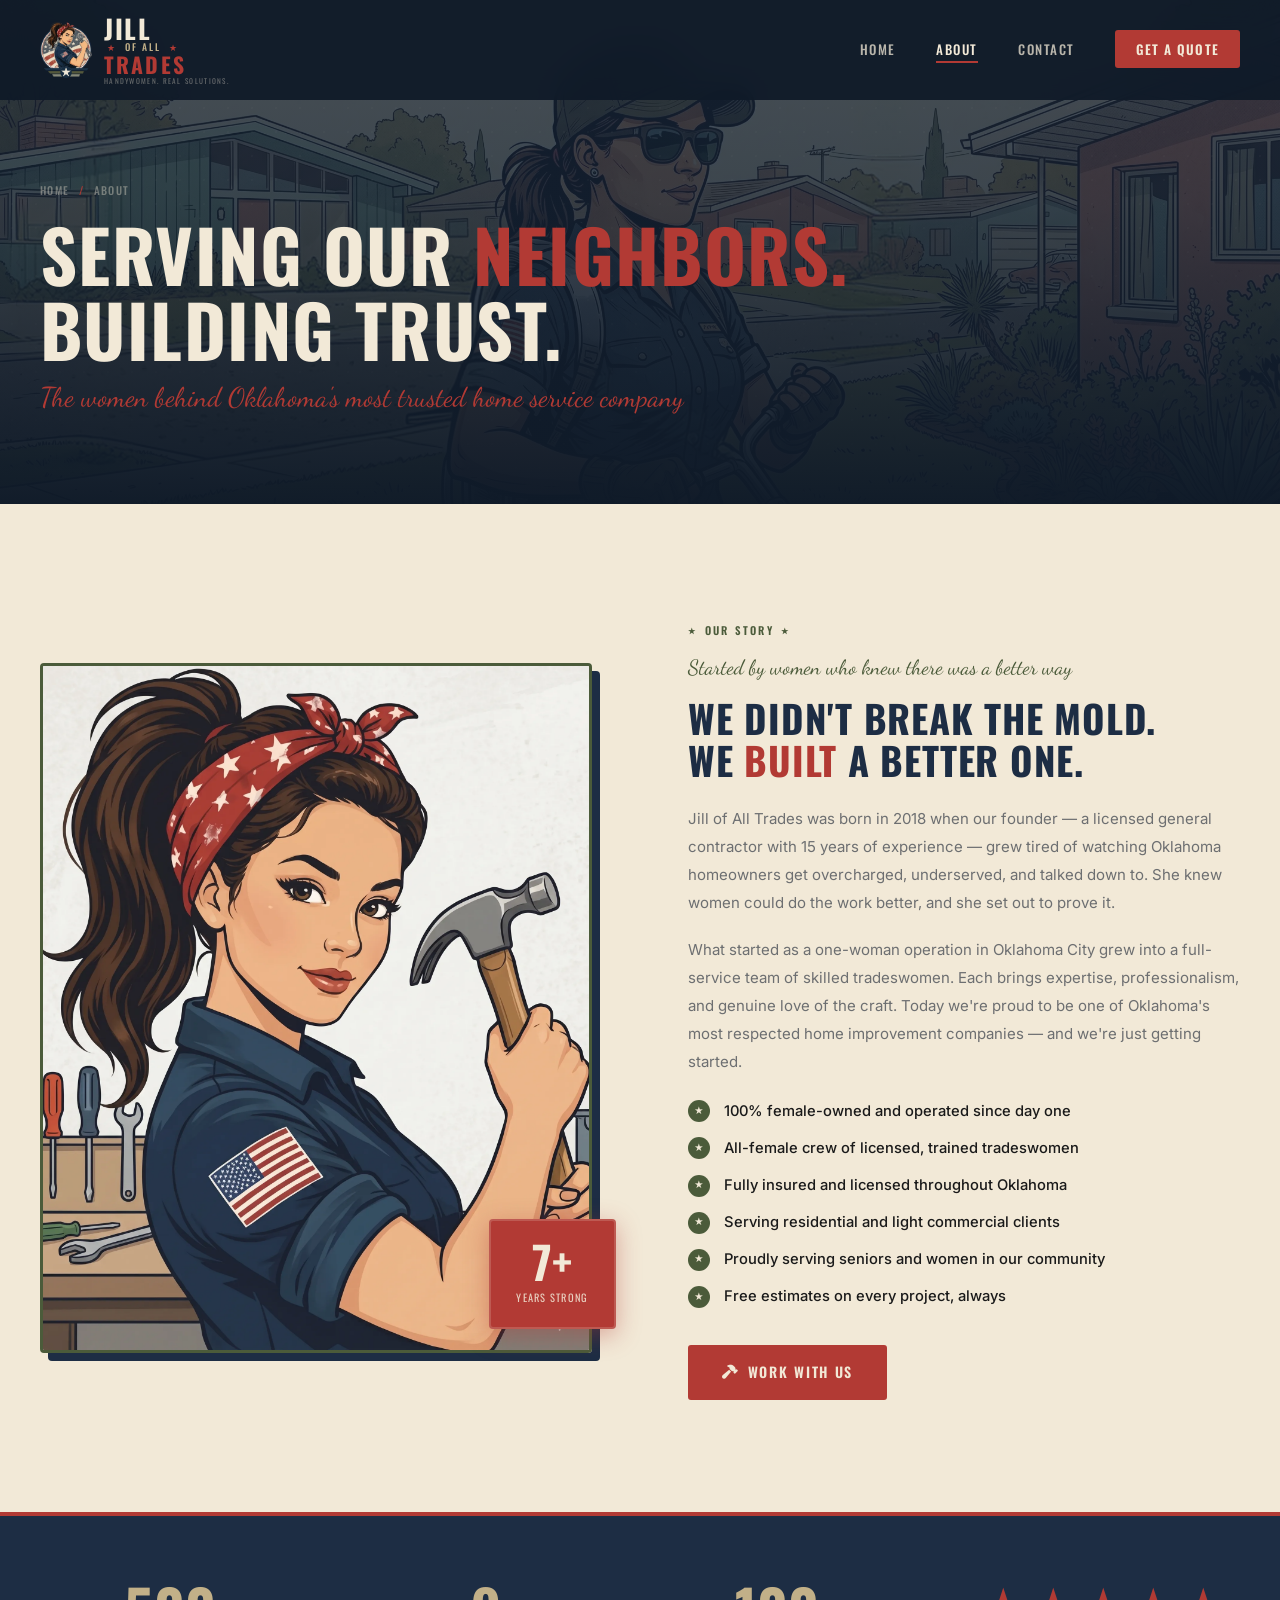
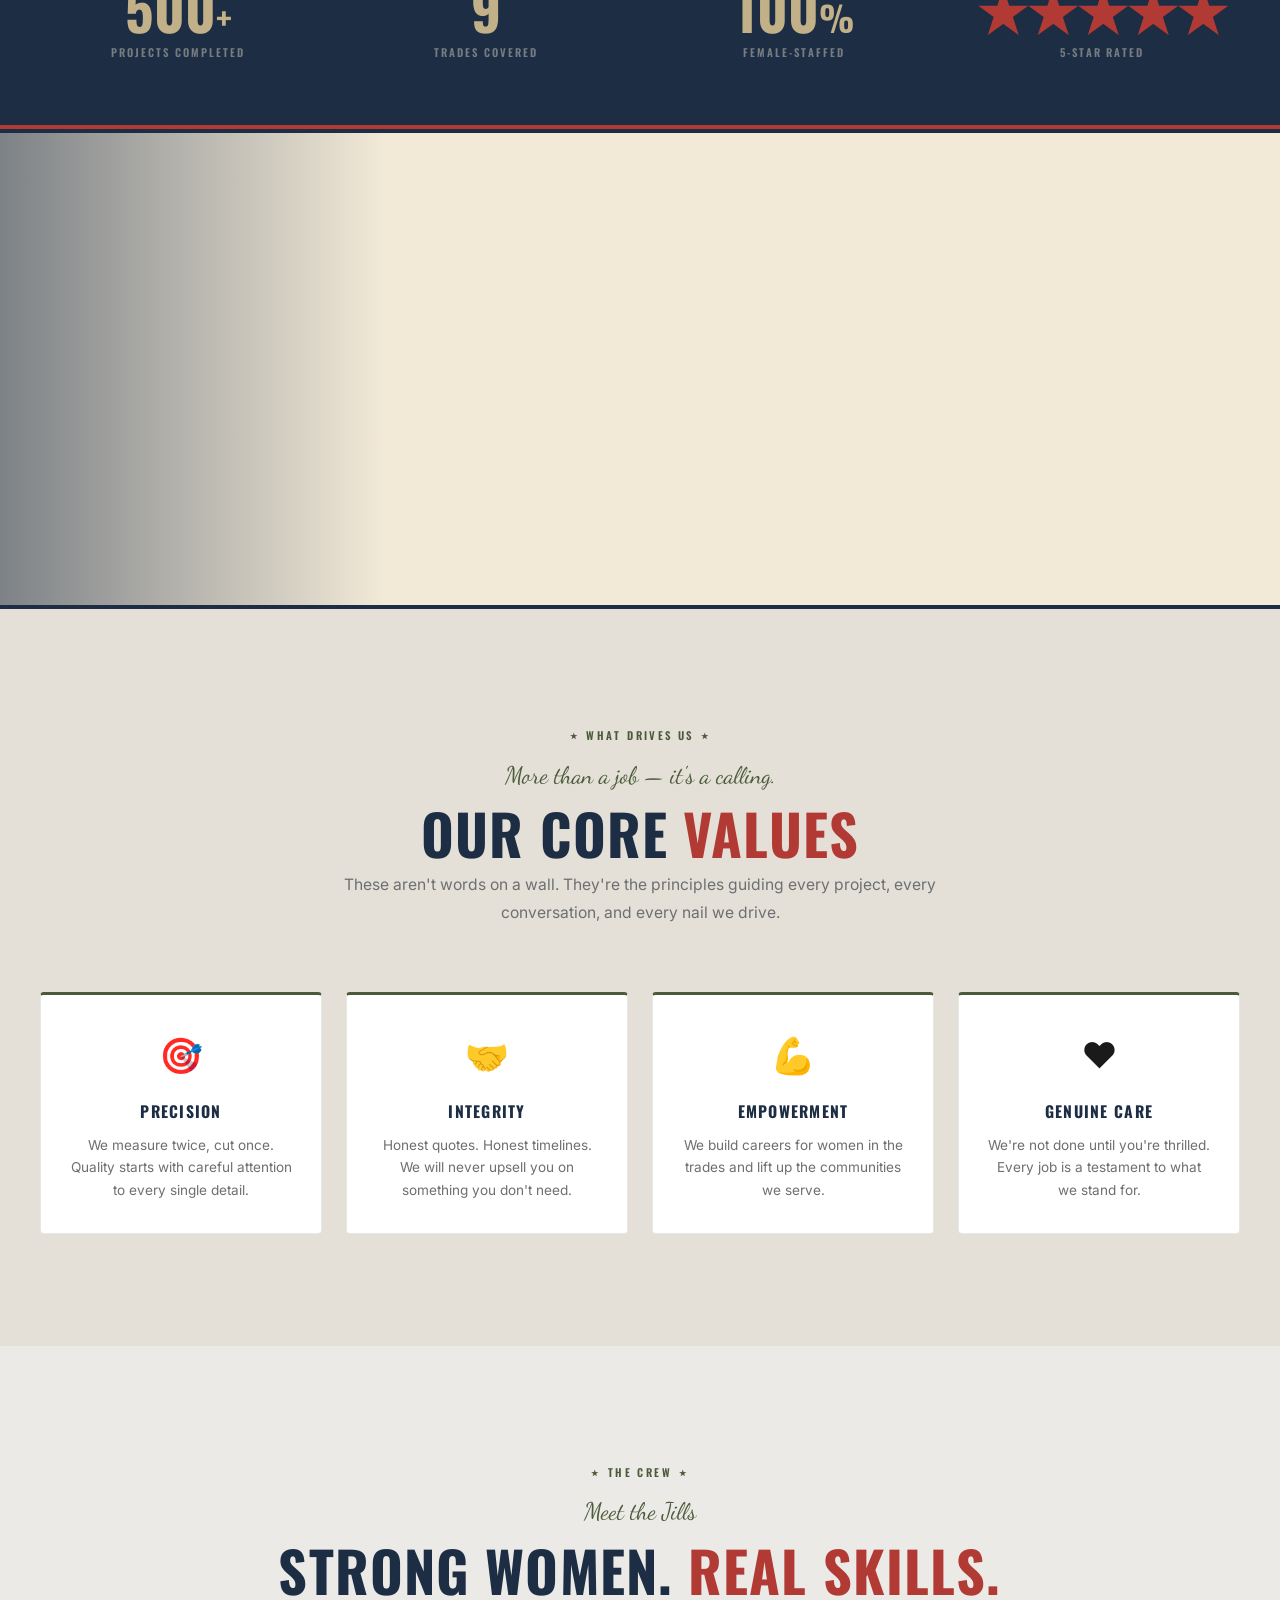
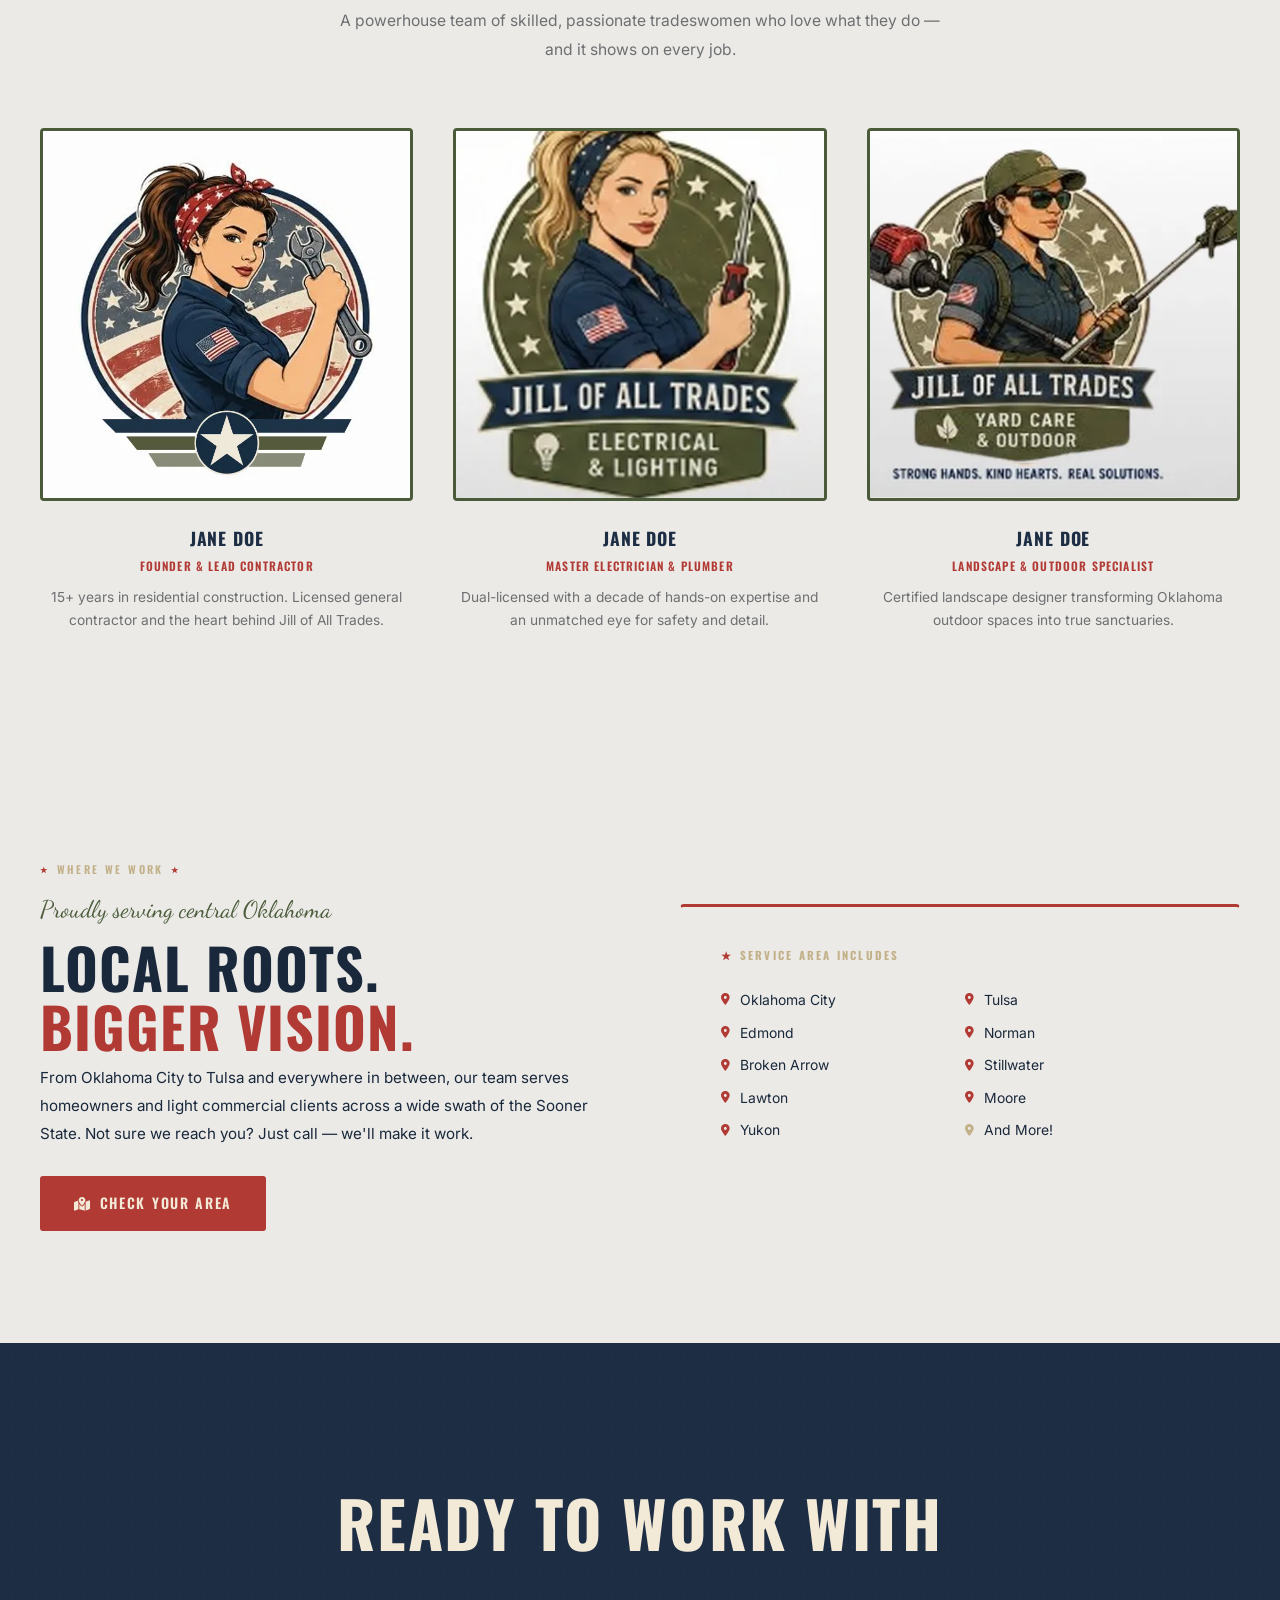
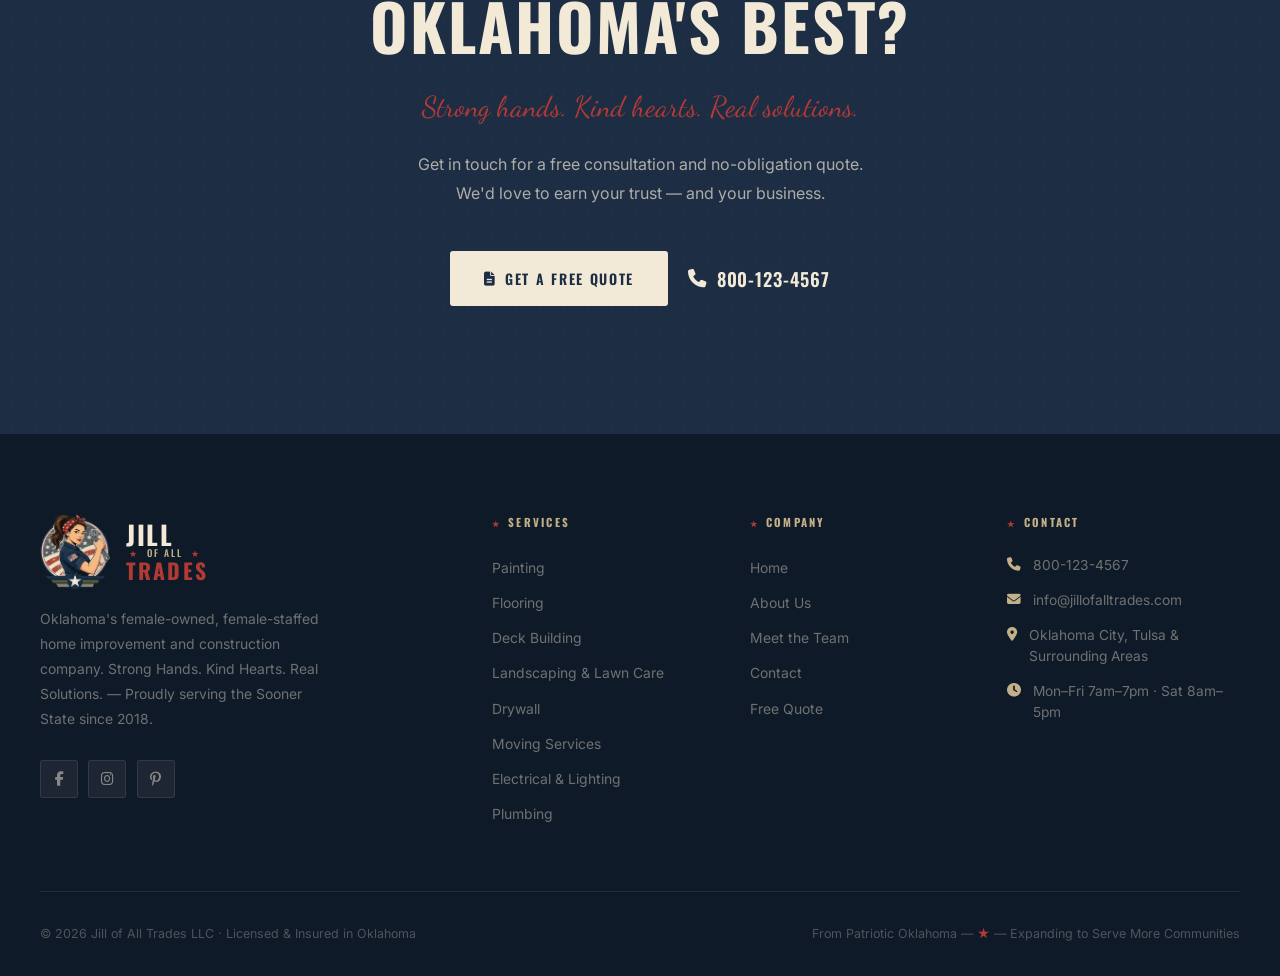
==== commit b855938a: "Convert all images to WebP — 95% size reduction (143 MB → 7.2 MB) - Generated .webp versions of all " ====
--- a/about.html
+++ b/about.html
@@ -1,4 +1,4 @@
-<!DOCTYPE html>
+﻿<!DOCTYPE html>
 <html lang="en">
 <head>
   <meta charset="UTF-8">
@@ -9,7 +9,7 @@
   <link rel="preconnect" href="https://fonts.gstatic.com" crossorigin>
   <link href="https://fonts.googleapis.com/css2?family=Oswald:wght@400;500;600;700&family=Dancing+Script:wght@700&family=Inter:wght@300;400;500;600;700&display=swap" rel="stylesheet">
   <link rel="stylesheet" href="https://cdnjs.cloudflare.com/ajax/libs/font-awesome/6.5.0/css/all.min.css">
-  <link rel="stylesheet" href="styles.css">
+  <link rel="stylesheet" href="styles.css?v=4">
 </head>
 <body>
 
@@ -17,7 +17,7 @@
   <nav id="navbar">
     <div class="nav-container">
       <div class="nav-brand">
-        <img src="assets/Logo on Transparent.png" alt="Jill of All Trades" class="nav-logo-img">
+        <img src="assets/Logo on Transparent.webp" alt="Jill of All Trades" class="nav-logo-img">
         <a href="index.html" class="logo">
           <span class="logo-jill">JILL</span>
           <span class="logo-of-all"><span class="s">★</span> OF ALL <span class="s">★</span></span>
@@ -39,7 +39,7 @@
 
   <!-- PAGE HERO -->
   <section class="page-hero">
-    <div class="page-hero-bg" style="background-image:url('assets/lawn care.png'); background-position:center top;"></div>
+    <div class="page-hero-bg" style="background-image:url('assets/lawn care.webp'); background-position:center top;"></div>
     <div class="page-hero-content">
       <nav class="breadcrumb" aria-label="breadcrumb">
         <a href="index.html">Home</a>
@@ -58,7 +58,7 @@
 
         <div class="story-image animate-on-scroll from-left">
           <div class="story-image-inner">
-            <img src="assets/about-hero.png" alt="Jill of All Trades brand" loading="lazy">
+            <img src="assets/about-hero.webp" alt="Jill of All Trades brand" loading="lazy">
           </div>
           <div class="image-badge">
             <span class="num">7+</span>
@@ -129,7 +129,7 @@
   </div>
 
   <!-- SERVICE MASCOTS -->
-  <div class="mascots-band" style="background-image:url('assets/about-image.png');">
+  <div class="mascots-band" style="background-image:url('assets/about-image.webp');">
     <div class="mascots-overlay"></div>
   </div>
 
@@ -180,7 +180,7 @@
 
         <div class="team-card animate-on-scroll delay-1">
           <div class="team-photo">
-            <img src="assets/Hero 1.png" alt="Jane Doe — Founder &amp; Lead Contractor" style="width:100%; height:100%; object-fit:cover; display:block;">
+            <img src="assets/Hero 1.webp" alt="Jane Doe — Founder &amp; Lead Contractor" style="width:100%; height:100%; object-fit:cover; display:block;">
           </div>
           <h3>Jane Doe</h3>
           <span class="role">Founder &amp; Lead Contractor</span>
@@ -189,7 +189,7 @@
 
         <div class="team-card animate-on-scroll delay-2">
           <div class="team-photo">
-            <img src="assets/Electrical.png" alt="Jane Doe — Master Electrician" style="width:100%; height:100%; object-fit:cover; display:block;">
+            <img src="assets/Electrical.webp" alt="Jane Doe — Master Electrician" style="width:100%; height:100%; object-fit:cover; display:block;">
           </div>
           <h3>Jane Doe</h3>
           <span class="role">Master Electrician &amp; Plumber</span>
@@ -198,7 +198,7 @@
 
         <div class="team-card animate-on-scroll delay-3">
           <div class="team-photo">
-            <img src="assets/Yard Care.png" alt="Jane Doe — Landscape &amp; Outdoor Specialist" style="width:100%; height:100%; object-fit:cover; display:block;">
+            <img src="assets/Yard Care.webp" alt="Jane Doe — Landscape &amp; Outdoor Specialist" style="width:100%; height:100%; object-fit:cover; display:block;">
           </div>
           <h3>Jane Doe</h3>
           <span class="role">Landscape &amp; Outdoor Specialist</span>
@@ -252,7 +252,7 @@
 
   <!-- CTA BANNER -->
   <section class="cta-banner">
-    <div class="cta-banner-bg" style="background-image:url('assets/about-bottom-image.png');"></div>
+    <div class="cta-banner-bg" style="background-image:url('assets/about-bottom-image.webp');"></div>
     <div class="section-inner">
       <div class="cta-banner-content animate-on-scroll">
         <h2>Ready to Work With<br>Oklahoma's Best?</h2>
@@ -272,7 +272,7 @@
       <div class="footer-grid">
         <div class="footer-brand">
           <div class="footer-logo-row">
-            <img src="assets/Logo on Transparent.png" alt="Jill of All Trades" class="footer-brand-img">
+            <img src="assets/Logo on Transparent.webp" alt="Jill of All Trades" class="footer-brand-img">
             <a href="index.html" class="logo">
               <span class="logo-jill">JILL</span>
               <span class="logo-of-all"><span class="s">★</span> OF ALL <span class="s">★</span></span>
--- a/styles.css
+++ b/styles.css
@@ -19,7 +19,7 @@
 }
 
 *, *::before, *::after { margin: 0; padding: 0; box-sizing: border-box; }
-html { scroll-behavior: smooth; }
+html { scroll-behavior: smooth; overflow-x: hidden; }
 body { font-family: 'Inter', sans-serif; color: var(--dark); background: var(--ivory); overflow-x: hidden; line-height: 1.6; }
 
 @keyframes kenBurns { from { transform:scale(1.08); } to { transform:scale(1); } }
@@ -326,8 +326,8 @@
   .page-hero-bg--contact { background-position:left center !important; }
   .cta-banner .btn-ivory { background:var(--red); border-color:var(--red); color:var(--ivory); }
   .hamburger { display:flex; }
-  .nav-links { position:fixed; top:0; right:-100%; height:100vh; width:290px; background:var(--navy-dark); flex-direction:column; justify-content:center; align-items:center; gap:2rem; transition:right .42s cubic-bezier(.4,0,.2,1); z-index:10000; border-left:1px solid rgba(242,233,215,.06); }
-  .nav-links.open { right:0; }
+  .nav-links { position:fixed; top:0; right:0; height:100vh; width:290px; background:var(--navy-dark); flex-direction:column; justify-content:center; align-items:center; gap:2rem; transform:translateX(100%); transition:transform .42s cubic-bezier(.4,0,.2,1); z-index:10000; border-left:1px solid rgba(242,233,215,.06); }
+  .nav-links.open { transform:translateX(0); }
   .nav-links a { font-size:1rem; }
   .hero-inner { grid-template-columns:1fr; padding-top:80px; gap:0.5rem; }
   .hero-image { order:1; max-height:45vh; }
@@ -350,9 +350,18 @@
   .contact-grid { grid-template-columns:1fr; }
   .form-row { grid-template-columns:1fr; }
   .footer-bottom { flex-direction:column; gap:.75rem; text-align:center; }
+  /* Nav: compact logo for mobile so hamburger always has room */
+  .logo-of-all, .logo-tag { display:none; }
+  .logo-jill { font-size:1.2rem; }
+  .logo-trades { font-size:1rem; }
+  .nav-logo-img { height:34px; width:auto; }
+  .hamburger { flex-shrink:0; }
+  /* Page hero: increase min-height so flex-end content clears the navbar */
+  .page-hero { min-height:500px; }
 }
 @media (max-width:540px) {
   .nav-container { padding:1rem 1.5rem; }
+  .nav-logo-img { height:30px; width:auto; }
   .section-inner { padding:0 1.5rem; }
   .photo-strip { height:auto; }
   .values-grid { grid-template-columns:1fr; }
